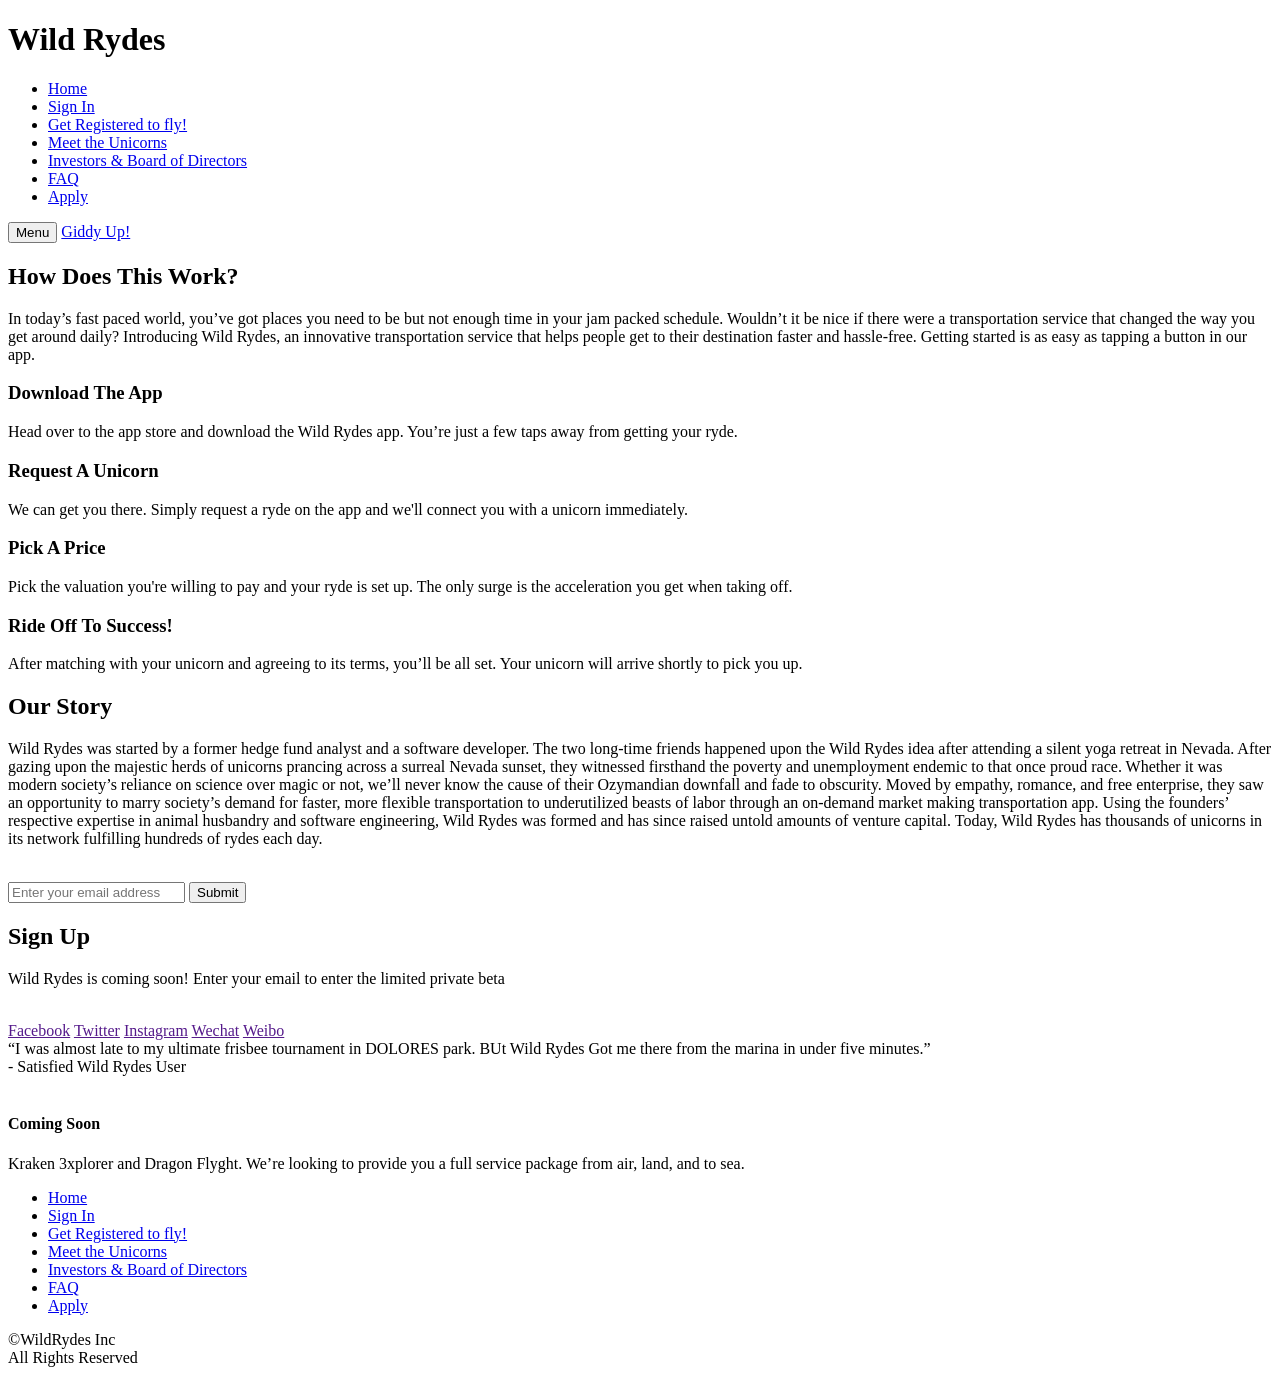
==== index.html @ 9e404258 "Add files via upload" ====
<!doctype html>
<html class="no-js" lang="">
<head>
  <meta charset="utf-8">
  <meta name="description" content="">
  <meta name="viewport" content="width=device-width, initial-scale=1">
  <title>Wild Rydes</title>

  <link rel="stylesheet" href="css/font.css">
  <link rel="stylesheet" href="css/main.css">

  <script src="js/vendor/modernizr.js"></script>
</head>
<body class="page-home">

  <header class="site-header">
    <h1 class="title">Wild Rydes</h1>
    <nav class="site-nav">
      <ul>
        <li><a href="index.html">Home</a></li>
        <li><a href="signin.html">Sign In</a></li>
        <li><a href="register.html">Get Registered to fly!</a></li>
        <li><a href="unicorns.html">Meet the Unicorns</a></li>
        <li><a href="investors.html">Investors &amp; Board of Directors</a></li>
        <li><a href="faq.html">FAQ</a></li>
        <li><a href="apply.html">Apply</a></li>
      </ul>
    </nav>
    <button type="button" class="btn-menu"><span>Menu</span></button>
    <a class="home-button" href="/register.html">Giddy Up!</a>
  </header>

  <section class="home-about">
    <div class="row column large-9 xlarge-6 xxlarge-4">
      <h2 class="section-title">How Does This Work?</h2>
      <p class="content">
        In today’s fast paced world, you’ve got places you need to be but not enough time in your jam packed schedule. Wouldn’t it be nice if there were a transportation service that changed the way you get around daily? Introducing Wild Rydes, an innovative transportation service that helps people get to their destination faster and hassle-free. Getting started is as easy as tapping a button in our app.
      </p>
    </div>

    <div class="row medium-up-2 large-up-4">
      <div class="column">
        <div class="home-about-block">
          <h3 class="title icon-download">Download The App</h3>
          <p class="content">Head over to the app store and download the Wild Rydes app. You’re just a few taps away from getting your ryde.</p>
        </div>
      </div>

      <div class="column">
        <div class="home-about-block">
          <h3 class="title icon-unicorn">Request A Unicorn</h3>
          <p class="content">We can get you there. Simply request a ryde on the app and we'll connect you with a unicorn immediately.</p>
        </div>
      </div>

      <div class="column">
        <div class="home-about-block">
          <h3 class="title icon-price">Pick A Price</h3>
          <p class="content">Pick the valuation you're willing to pay and your ryde is set up. The only surge is the acceleration you get when taking off.</p>
        </div>
      </div>

      <div class="column">
        <div class="home-about-block">
          <h3 class="title icon-success">Ride Off To Success!</h3>
          <p class="content">After matching with your unicorn and agreeing to its terms, you’ll be all set. Your unicorn will arrive shortly to pick you up.</p>
        </div>
      </div>
    </div>
  </section>

  <section class="home-story">
    <div class="row column large-9 xlarge-6 xxlarge-4">
      <h2 class="section-title">Our Story</h2>
      <p class="content">
        Wild Rydes was started by a former hedge fund analyst and a software developer. The two long-time friends happened upon the Wild Rydes idea after attending a silent yoga retreat in Nevada. After gazing upon the majestic herds of unicorns prancing across a surreal Nevada sunset, they witnessed firsthand the poverty and unemployment endemic to that once proud race. Whether it was modern society’s reliance on science over magic or not, we’ll never know the cause of their Ozymandian downfall and fade to obscurity. Moved by empathy, romance, and free enterprise, they saw an opportunity to marry society’s demand for faster, more flexible transportation to underutilized beasts of labor through an on-demand market making transportation app. Using the founders’ respective expertise in animal husbandry and software engineering, Wild Rydes was formed and has since raised untold amounts of venture capital. Today, Wild Rydes has thousands of unicorns in its network fulfilling hundreds of rydes each day.
      </p>
    </div>
  </section>

  <section class="home-sign-up">
    <div class="row column">
      <img class="icon-w" src="images/wr-home-W.png" alt="">

      <form onsubmit="javascript:void(0);">
        <input type="email" placeholder="Enter your email address">
        <button type="button">Submit</button>
      </form>

      <h2 class="section-title">Sign Up</h2>

      <p class="content">Wild Rydes is coming soon! Enter your email to enter the limited private beta</p>

      <div class="apps">
        <a class="app-icon" href=""><img src="images/wr-home-apple.png" alt=""></a>
        <a class="app-icon" href=""><img src="images/wr-home-google.png" alt=""></a>
        <a class="app-icon" href=""><img src="images/wr-home-blackberry.png" alt=""></a>
        <a class="app-icon" href=""><img src="images/wr-home-Xiaomi.png" alt=""></a>
      </div>

      <div class="social">
        <a class="icon-fb" href="">Facebook</a>
        <a class="icon-tw" href="">Twitter</a>
        <a class="icon-ig" href="">Instagram</a>
        <a class="icon-wc" href="">Wechat</a>
        <a class="icon-wb" href="">Weibo</a>
      </div>
    </div>
  </section>

  <section class="home-quote">
    <div class="row column medium-8 xxlarge-6">
      <div class="quote-wrap">
        <div class="quote">
          “I was almost late to my ultimate frisbee tournament in DOLORES park. BUt Wild Rydes Got me there from the marina in under five minutes.”
        </div>
        <div class="quoter">- Satisfied Wild Rydes User</div>
      </div>
    </div>
  </section>

  <section class="kraken-callout">
    <div class="row">
      <div class="columns medium-6 xxlarge-4 xxlarge-offset-2">
        <img src="images/wr-home-kraken.png" alt="">
      </div>

      <div class="columns medium-6 xlarge-5 xxlarge-4">
        <h4 class="title">Coming Soon</h4>
        <p class="content">
          Kraken 3xplorer and Dragon Flyght. We’re looking to provide you a full service package from air, land, and to sea.
        </p>
      </div>
    </div>
  </section>

  <footer class="site-footer">
    <div class="row column">
      <nav class="footer-nav">
        <ul>
          <li><a href="index.html">Home</a></li>
          <li><a href="signin.html">Sign In</a></li>
          <li><a href="register.html">Get Registered to fly!</a></li>
          <li><a href="unicorns.html">Meet the Unicorns</a></li>
          <li><a href="investors.html">Investors & Board of Directors</a></li>
          <li><a href="faq.html">FAQ</a></li>
          <li><a href="apply.html">Apply</a></li>
        </ul>
      </nav>
    </div>

    <div class="row column">
      <div class="footer-legal">
        &copy;WildRydes Inc<br>
        All Rights Reserved
      </div>
    </div>
  </footer>

  <script src="js/vendor.js"></script>

  <script src="js/main.js"></script>
</body>
</html>
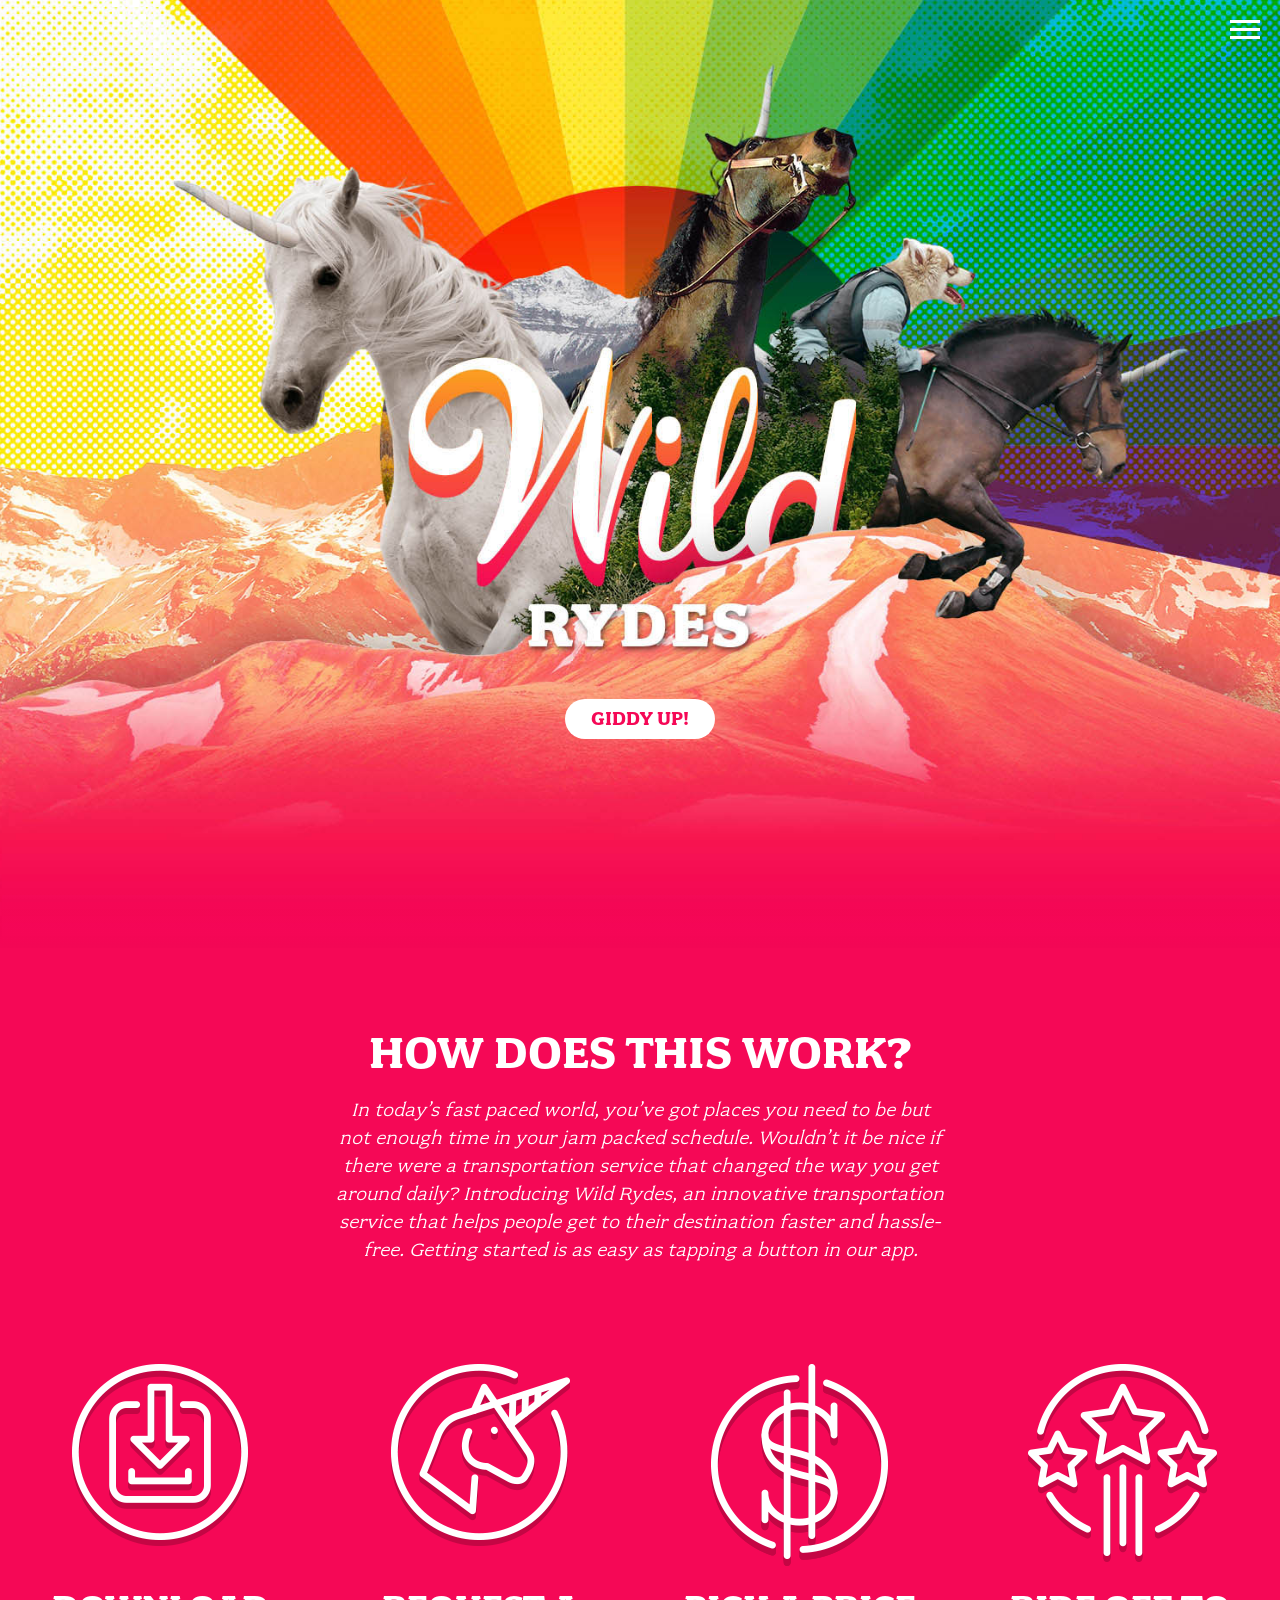
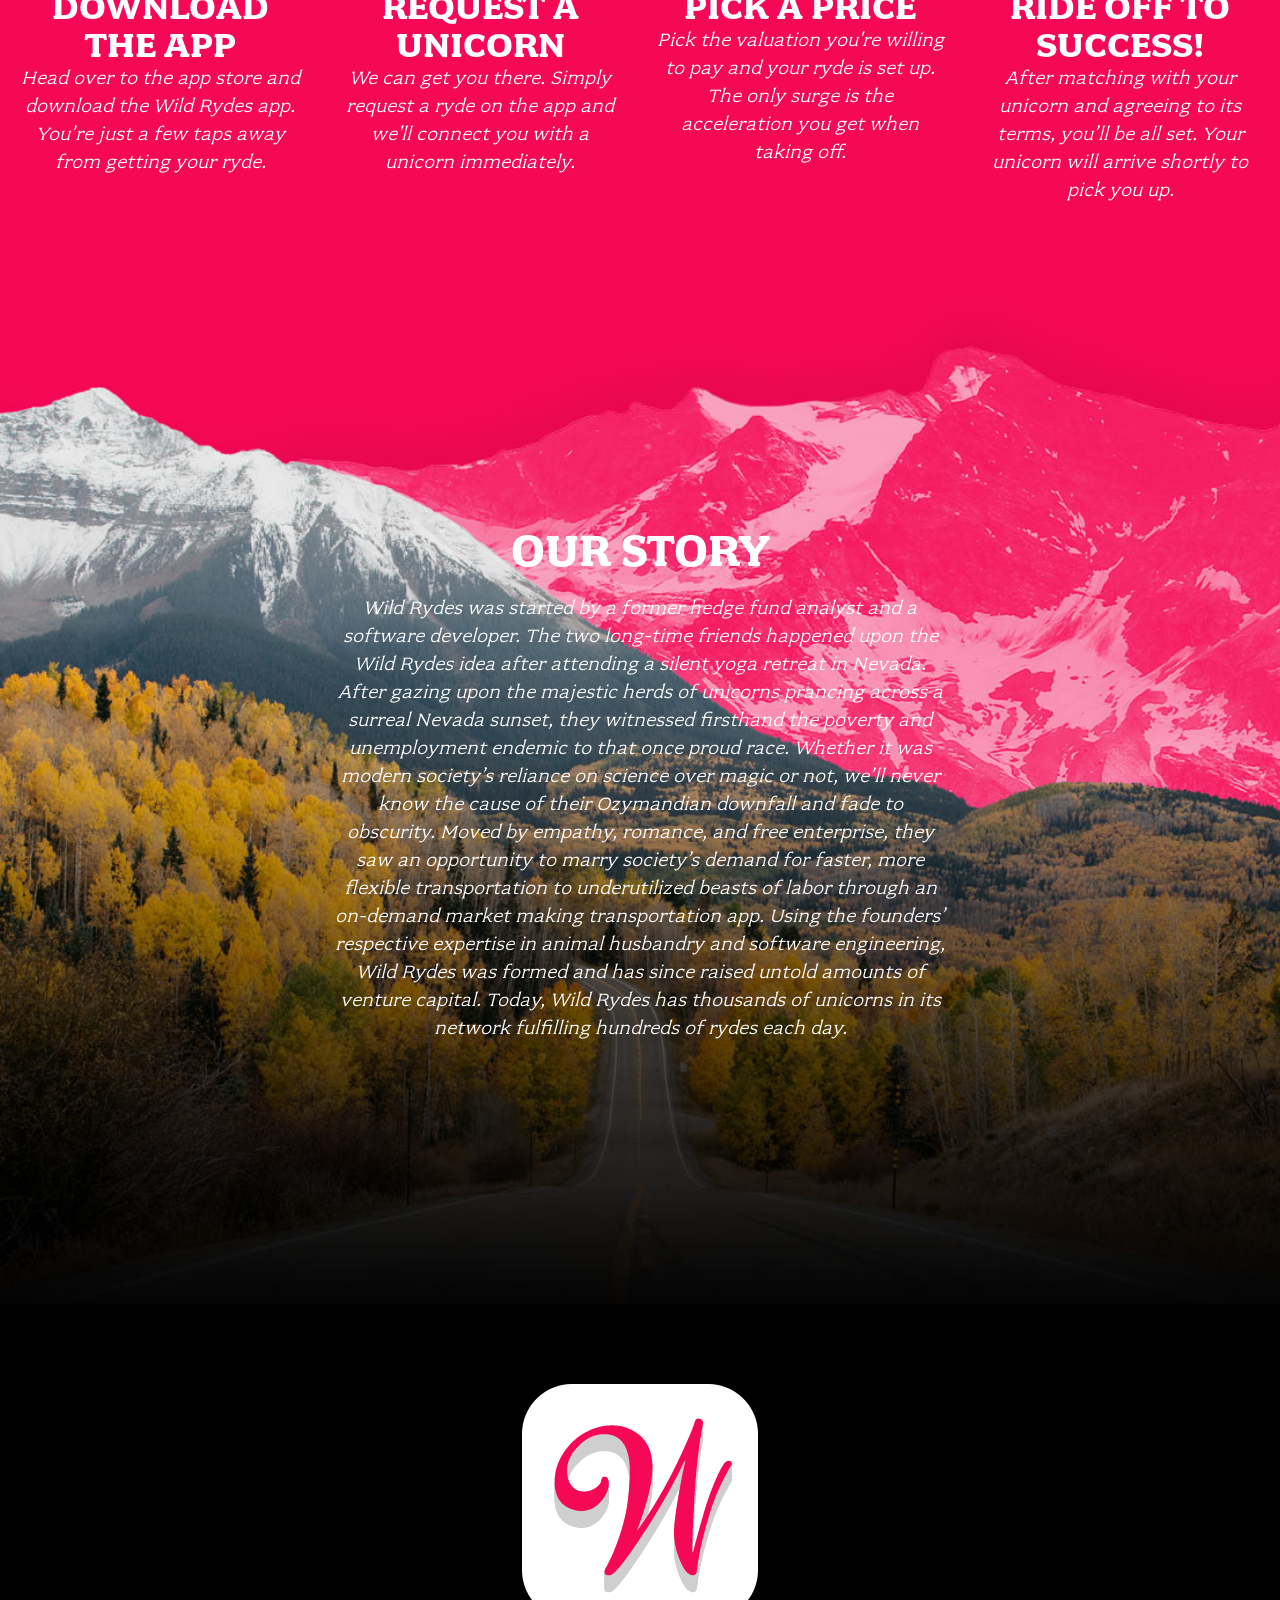
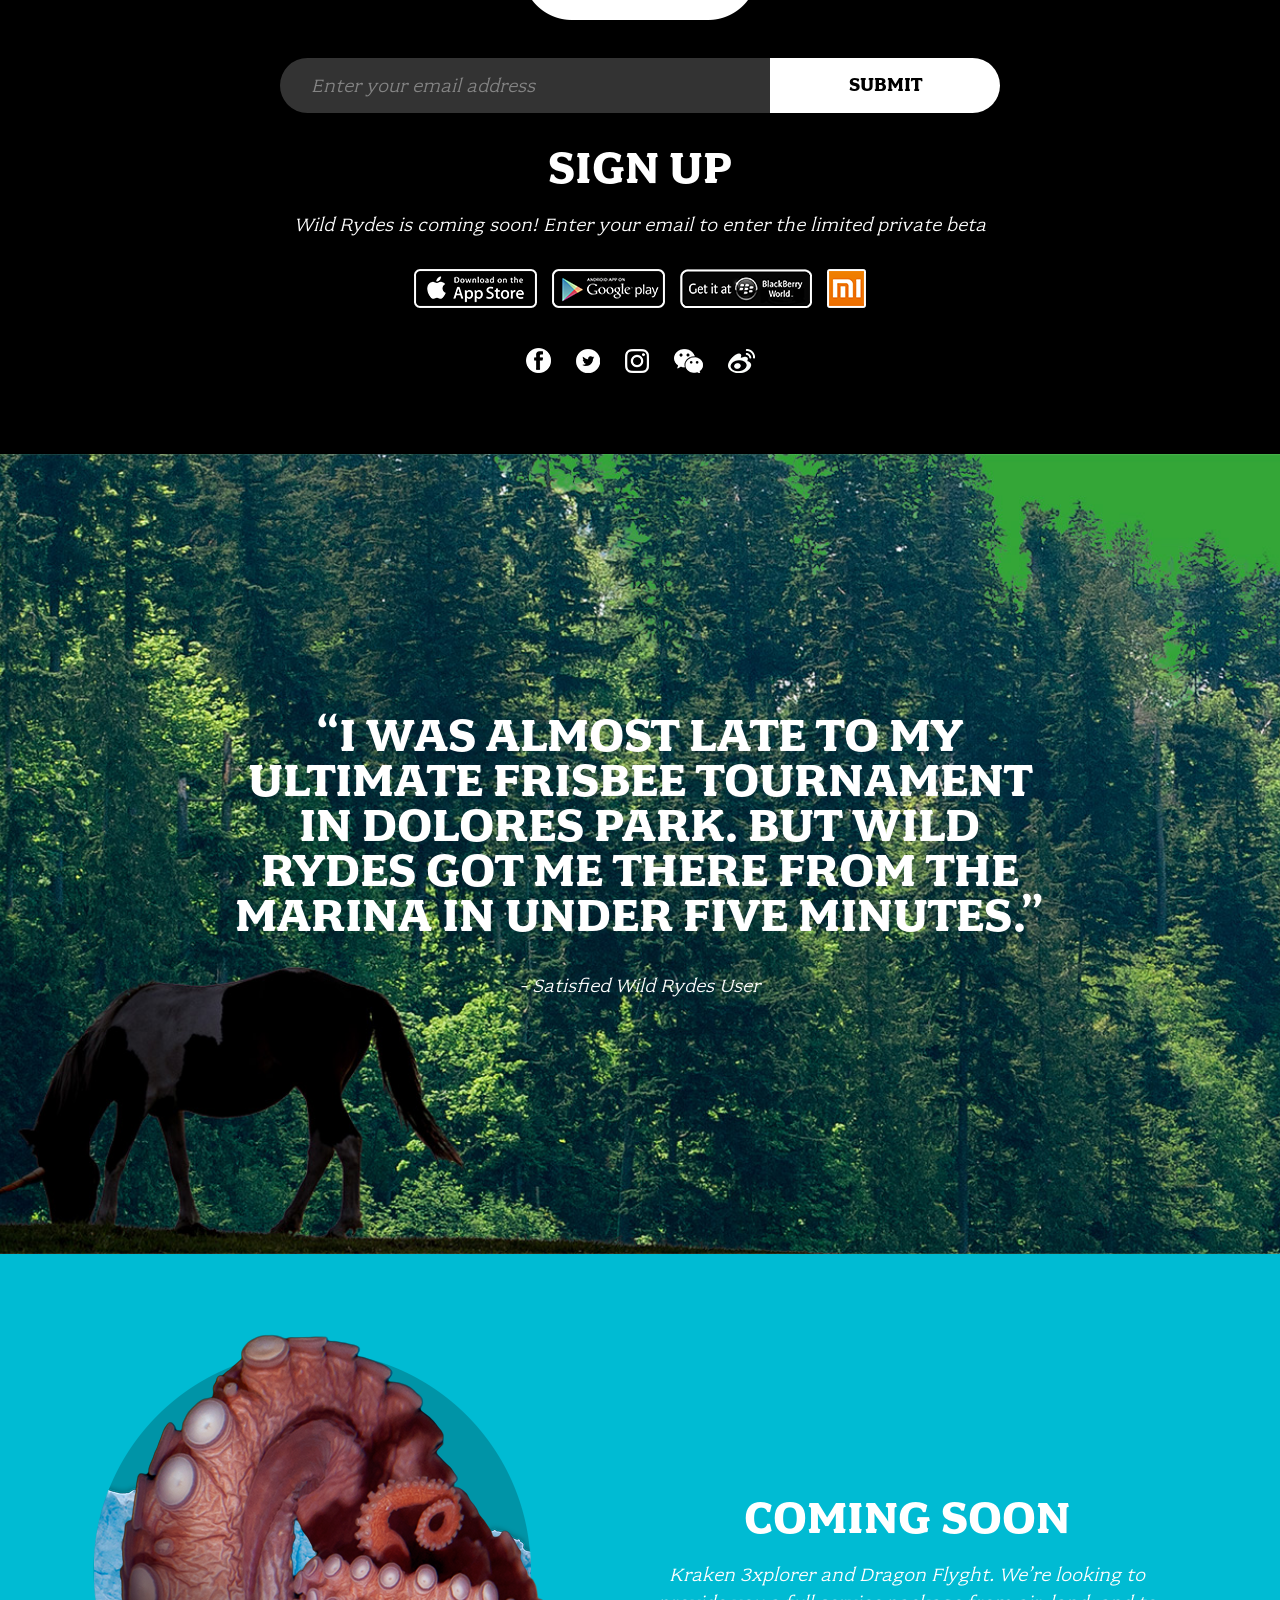
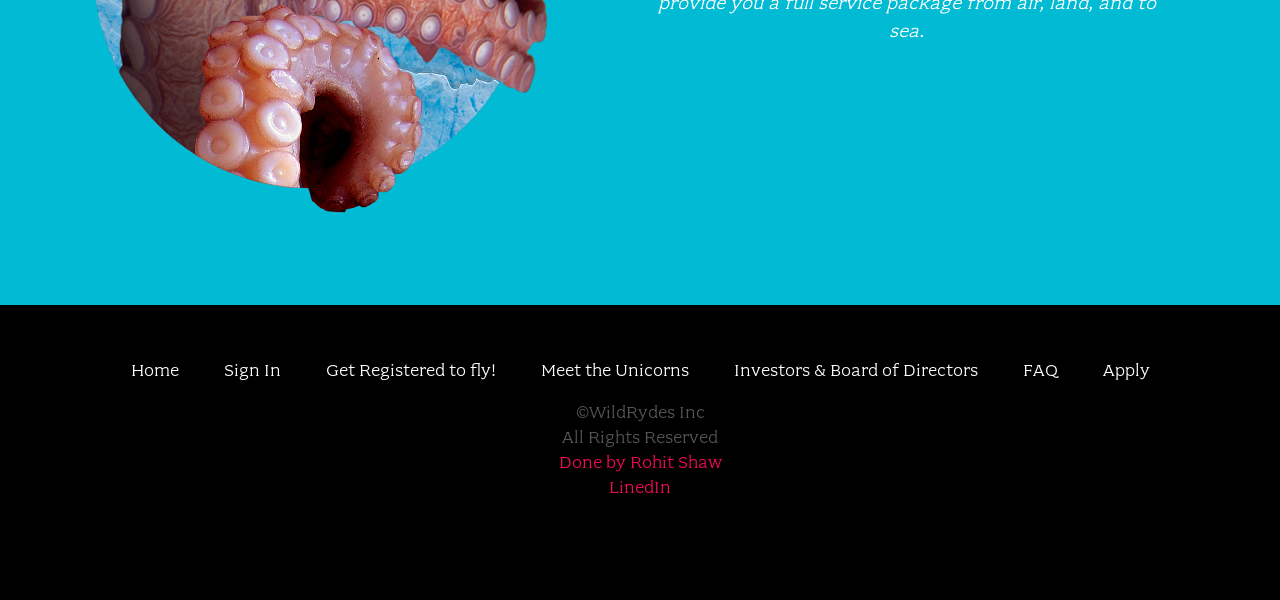
==== commit c4c78e7d: "Update index.html" ====
--- a/index.html
+++ b/index.html
@@ -153,6 +153,9 @@
       <div class="footer-legal">
         &copy;WildRydes Inc<br>
         All Rights Reserved
+        <br>
+        <a>Done by Rohit Shaw</a><br>
+        <a href="https://www.linkedin.com/in/rohitkrshaw">LinedIn</a>
       </div>
     </div>
   </footer>
--- a/css/font.css
+++ b/css/font.css
@@ -0,0 +1,12 @@
+@font-face {
+    font-family: "fairplex-wide";
+    font-style: normal;
+    font-weight: 400;
+    src: url("../fonts/fairplex-wide-n4.woff") format("woff2");
+}
+@font-face {
+    font-family: "fairplex-wide";
+    font-style: normal;
+    font-weight: 700;
+    src: url("../fonts/fairplex-wide-n7.woff") format("woff2");
+}
--- a/css/main.css
+++ b/css/main.css
@@ -0,0 +1 @@
+/*! normalize.css v4.2.0 | MIT License | github.com/necolas/normalize.css */html{font-family:sans-serif;line-height:1.15;-ms-text-size-adjust:100%;-webkit-text-size-adjust:100%}body{margin:0}article,aside,footer,header,nav,section{display:block}h1{font-size:2em;margin:.67em 0}figcaption,figure,main{display:block}figure{margin:1em 40px}hr{box-sizing:content-box;height:0;overflow:visible}pre{font-family:monospace,monospace;font-size:1em}a{background-color:transparent;-webkit-text-decoration-skip:objects}a:active,a:hover{outline-width:0}abbr[title]{border-bottom:none;text-decoration:underline;text-decoration:underline dotted}b,strong{font-weight:inherit;font-weight:bolder}code,kbd,samp{font-family:monospace,monospace;font-size:1em}dfn{font-style:italic}mark{background-color:#ff0;color:#000}small{font-size:80%}sub,sup{font-size:75%;line-height:0;position:relative;vertical-align:baseline}sub{bottom:-.25em}sup{top:-.5em}audio,video{display:inline-block}audio:not([controls]){display:none;height:0}img{border-style:none}svg:not(:root){overflow:hidden}button,input,optgroup,select,textarea{font:inherit;margin:0}optgroup{font-weight:700}button,input{overflow:visible}button,select{text-transform:none}[type=reset],[type=submit],button,html [type=button]{-webkit-appearance:button;cursor:pointer}[type=button]::-moz-focus-inner,[type=reset]::-moz-focus-inner,[type=submit]::-moz-focus-inner,button::-moz-focus-inner{border-style:none;padding:0}[type=button]:-moz-focusring,[type=reset]:-moz-focusring,[type=submit]:-moz-focusring,button:-moz-focusring{outline:1px dotted ButtonText}fieldset{border:1px solid silver;margin:0 2px;padding:.35em .625em .75em}legend{box-sizing:border-box;color:inherit;display:table;max-width:100%;padding:0;white-space:normal}progress{display:inline-block;vertical-align:baseline}textarea{overflow:auto}[type=checkbox],[type=radio]{box-sizing:border-box;padding:0}[type=number]::-webkit-inner-spin-button,[type=number]::-webkit-outer-spin-button{height:auto}[type=search]{-webkit-appearance:textfield;outline-offset:-2px}[type=search]::-webkit-search-cancel-button,[type=search]::-webkit-search-decoration{-webkit-appearance:none}::-webkit-file-upload-button{-webkit-appearance:button;font:inherit}details,menu{display:block}summary{display:list-item}canvas{display:inline-block}[hidden],template{display:none}.row{max-width:96.875rem;margin-left:auto;margin-right:auto}.row:after,.row:before{content:' ';display:table}.row:after{clear:both}.row.collapse>.column,.row.collapse>.columns{padding-left:0;padding-right:0}.row .row{max-width:none;margin-left:-.625rem;margin-right:-.625rem}@media screen and (min-width:40em){.row .row{margin-left:-.9375rem;margin-right:-.9375rem}}.row .row.collapse{margin-left:0;margin-right:0}.row.expanded{max-width:none}.row.expanded .row{margin-left:auto;margin-right:auto}.column,.columns{width:100%;float:left;padding-left:.625rem;padding-right:.625rem}@media screen and (min-width:40em){.column,.columns{padding-left:.9375rem;padding-right:.9375rem}}.column:last-child:not(:first-child),.columns:last-child:not(:first-child){float:right}.column.end:last-child:last-child,.end.columns:last-child:last-child{float:left}.column.row.row,.row.row.columns{float:none}.row .column.row.row,.row .row.row.columns{padding-left:0;padding-right:0;margin-left:0;margin-right:0}.small-1{width:8.3333333333%}.small-push-1{position:relative;left:8.3333333333%}.small-pull-1{position:relative;left:-8.3333333333%}.small-offset-0{margin-left:0}.small-2{width:16.6666666667%}.small-push-2{position:relative;left:16.6666666667%}.small-pull-2{position:relative;left:-16.6666666667%}.small-offset-1{margin-left:8.3333333333%}.small-3{width:25%}.small-push-3{position:relative;left:25%}.small-pull-3{position:relative;left:-25%}.small-offset-2{margin-left:16.6666666667%}.small-4{width:33.3333333333%}.small-push-4{position:relative;left:33.3333333333%}.small-pull-4{position:relative;left:-33.3333333333%}.small-offset-3{margin-left:25%}.small-5{width:41.6666666667%}.small-push-5{position:relative;left:41.6666666667%}.small-pull-5{position:relative;left:-41.6666666667%}.small-offset-4{margin-left:33.3333333333%}.small-6{width:50%}.small-push-6{position:relative;left:50%}.small-pull-6{position:relative;left:-50%}.small-offset-5{margin-left:41.6666666667%}.small-7{width:58.3333333333%}.small-push-7{position:relative;left:58.3333333333%}.small-pull-7{position:relative;left:-58.3333333333%}.small-offset-6{margin-left:50%}.small-8{width:66.6666666667%}.small-push-8{position:relative;left:66.6666666667%}.small-pull-8{position:relative;left:-66.6666666667%}.small-offset-7{margin-left:58.3333333333%}.small-9{width:75%}.small-push-9{position:relative;left:75%}.small-pull-9{position:relative;left:-75%}.small-offset-8{margin-left:66.6666666667%}.small-10{width:83.3333333333%}.small-push-10{position:relative;left:83.3333333333%}.small-pull-10{position:relative;left:-83.3333333333%}.small-offset-9{margin-left:75%}.small-11{width:91.6666666667%}.small-push-11{position:relative;left:91.6666666667%}.small-pull-11{position:relative;left:-91.6666666667%}.small-offset-10{margin-left:83.3333333333%}.small-12{width:100%}.small-offset-11{margin-left:91.6666666667%}.small-up-1>.column,.small-up-1>.columns{width:100%;float:left}.small-up-1>.column:nth-of-type(1n),.small-up-1>.columns:nth-of-type(1n){clear:none}.small-up-1>.column:nth-of-type(1n+1),.small-up-1>.columns:nth-of-type(1n+1){clear:both}.small-up-1>.column:last-child,.small-up-1>.columns:last-child{float:left}.small-up-2>.column,.small-up-2>.columns{width:50%;float:left}.small-up-2>.column:nth-of-type(1n),.small-up-2>.columns:nth-of-type(1n){clear:none}.small-up-2>.column:nth-of-type(2n+1),.small-up-2>.columns:nth-of-type(2n+1){clear:both}.small-up-2>.column:last-child,.small-up-2>.columns:last-child{float:left}.small-up-3>.column,.small-up-3>.columns{width:33.3333333333%;float:left}.small-up-3>.column:nth-of-type(1n),.small-up-3>.columns:nth-of-type(1n){clear:none}.small-up-3>.column:nth-of-type(3n+1),.small-up-3>.columns:nth-of-type(3n+1){clear:both}.small-up-3>.column:last-child,.small-up-3>.columns:last-child{float:left}.small-up-4>.column,.small-up-4>.columns{width:25%;float:left}.small-up-4>.column:nth-of-type(1n),.small-up-4>.columns:nth-of-type(1n){clear:none}.small-up-4>.column:nth-of-type(4n+1),.small-up-4>.columns:nth-of-type(4n+1){clear:both}.small-up-4>.column:last-child,.small-up-4>.columns:last-child{float:left}.small-up-5>.column,.small-up-5>.columns{width:20%;float:left}.small-up-5>.column:nth-of-type(1n),.small-up-5>.columns:nth-of-type(1n){clear:none}.small-up-5>.column:nth-of-type(5n+1),.small-up-5>.columns:nth-of-type(5n+1){clear:both}.small-up-5>.column:last-child,.small-up-5>.columns:last-child{float:left}.small-up-6>.column,.small-up-6>.columns{width:16.6666666667%;float:left}.small-up-6>.column:nth-of-type(1n),.small-up-6>.columns:nth-of-type(1n){clear:none}.small-up-6>.column:nth-of-type(6n+1),.small-up-6>.columns:nth-of-type(6n+1){clear:both}.small-up-6>.column:last-child,.small-up-6>.columns:last-child{float:left}.small-up-7>.column,.small-up-7>.columns{width:14.2857142857%;float:left}.small-up-7>.column:nth-of-type(1n),.small-up-7>.columns:nth-of-type(1n){clear:none}.small-up-7>.column:nth-of-type(7n+1),.small-up-7>.columns:nth-of-type(7n+1){clear:both}.small-up-7>.column:last-child,.small-up-7>.columns:last-child{float:left}.small-up-8>.column,.small-up-8>.columns{width:12.5%;float:left}.small-up-8>.column:nth-of-type(1n),.small-up-8>.columns:nth-of-type(1n){clear:none}.small-up-8>.column:nth-of-type(8n+1),.small-up-8>.columns:nth-of-type(8n+1){clear:both}.small-up-8>.column:last-child,.small-up-8>.columns:last-child{float:left}.small-collapse>.column,.small-collapse>.columns{padding-left:0;padding-right:0}.expanded.row .small-collapse.row,.small-collapse .row{margin-left:0;margin-right:0}.small-uncollapse>.column,.small-uncollapse>.columns{padding-left:.625rem;padding-right:.625rem}.small-centered{float:none;margin-left:auto;margin-right:auto}.small-pull-0,.small-push-0,.small-uncentered{position:static;margin-left:0;margin-right:0;float:left}@media screen and (min-width:40em){.medium-1{width:8.3333333333%}.medium-push-1{position:relative;left:8.3333333333%}.medium-pull-1{position:relative;left:-8.3333333333%}.medium-offset-0{margin-left:0}.medium-2{width:16.6666666667%}.medium-push-2{position:relative;left:16.6666666667%}.medium-pull-2{position:relative;left:-16.6666666667%}.medium-offset-1{margin-left:8.3333333333%}.medium-3{width:25%}.medium-push-3{position:relative;left:25%}.medium-pull-3{position:relative;left:-25%}.medium-offset-2{margin-left:16.6666666667%}.medium-4{width:33.3333333333%}.medium-push-4{position:relative;left:33.3333333333%}.medium-pull-4{position:relative;left:-33.3333333333%}.medium-offset-3{margin-left:25%}.medium-5{width:41.6666666667%}.medium-push-5{position:relative;left:41.6666666667%}.medium-pull-5{position:relative;left:-41.6666666667%}.medium-offset-4{margin-left:33.3333333333%}.medium-6{width:50%}.medium-push-6{position:relative;left:50%}.medium-pull-6{position:relative;left:-50%}.medium-offset-5{margin-left:41.6666666667%}.medium-7{width:58.3333333333%}.medium-push-7{position:relative;left:58.3333333333%}.medium-pull-7{position:relative;left:-58.3333333333%}.medium-offset-6{margin-left:50%}.medium-8{width:66.6666666667%}.medium-push-8{position:relative;left:66.6666666667%}.medium-pull-8{position:relative;left:-66.6666666667%}.medium-offset-7{margin-left:58.3333333333%}.medium-9{width:75%}.medium-push-9{position:relative;left:75%}.medium-pull-9{position:relative;left:-75%}.medium-offset-8{margin-left:66.6666666667%}.medium-10{width:83.3333333333%}.medium-push-10{position:relative;left:83.3333333333%}.medium-pull-10{position:relative;left:-83.3333333333%}.medium-offset-9{margin-left:75%}.medium-11{width:91.6666666667%}.medium-push-11{position:relative;left:91.6666666667%}.medium-pull-11{position:relative;left:-91.6666666667%}.medium-offset-10{margin-left:83.3333333333%}.medium-12{width:100%}.medium-offset-11{margin-left:91.6666666667%}.medium-up-1>.column,.medium-up-1>.columns{width:100%;float:left}.medium-up-1>.column:nth-of-type(1n),.medium-up-1>.columns:nth-of-type(1n){clear:none}.medium-up-1>.column:nth-of-type(1n+1),.medium-up-1>.columns:nth-of-type(1n+1){clear:both}.medium-up-1>.column:last-child,.medium-up-1>.columns:last-child{float:left}.medium-up-2>.column,.medium-up-2>.columns{width:50%;float:left}.medium-up-2>.column:nth-of-type(1n),.medium-up-2>.columns:nth-of-type(1n){clear:none}.medium-up-2>.column:nth-of-type(2n+1),.medium-up-2>.columns:nth-of-type(2n+1){clear:both}.medium-up-2>.column:last-child,.medium-up-2>.columns:last-child{float:left}.medium-up-3>.column,.medium-up-3>.columns{width:33.3333333333%;float:left}.medium-up-3>.column:nth-of-type(1n),.medium-up-3>.columns:nth-of-type(1n){clear:none}.medium-up-3>.column:nth-of-type(3n+1),.medium-up-3>.columns:nth-of-type(3n+1){clear:both}.medium-up-3>.column:last-child,.medium-up-3>.columns:last-child{float:left}.medium-up-4>.column,.medium-up-4>.columns{width:25%;float:left}.medium-up-4>.column:nth-of-type(1n),.medium-up-4>.columns:nth-of-type(1n){clear:none}.medium-up-4>.column:nth-of-type(4n+1),.medium-up-4>.columns:nth-of-type(4n+1){clear:both}.medium-up-4>.column:last-child,.medium-up-4>.columns:last-child{float:left}.medium-up-5>.column,.medium-up-5>.columns{width:20%;float:left}.medium-up-5>.column:nth-of-type(1n),.medium-up-5>.columns:nth-of-type(1n){clear:none}.medium-up-5>.column:nth-of-type(5n+1),.medium-up-5>.columns:nth-of-type(5n+1){clear:both}.medium-up-5>.column:last-child,.medium-up-5>.columns:last-child{float:left}.medium-up-6>.column,.medium-up-6>.columns{width:16.6666666667%;float:left}.medium-up-6>.column:nth-of-type(1n),.medium-up-6>.columns:nth-of-type(1n){clear:none}.medium-up-6>.column:nth-of-type(6n+1),.medium-up-6>.columns:nth-of-type(6n+1){clear:both}.medium-up-6>.column:last-child,.medium-up-6>.columns:last-child{float:left}.medium-up-7>.column,.medium-up-7>.columns{width:14.2857142857%;float:left}.medium-up-7>.column:nth-of-type(1n),.medium-up-7>.columns:nth-of-type(1n){clear:none}.medium-up-7>.column:nth-of-type(7n+1),.medium-up-7>.columns:nth-of-type(7n+1){clear:both}.medium-up-7>.column:last-child,.medium-up-7>.columns:last-child{float:left}.medium-up-8>.column,.medium-up-8>.columns{width:12.5%;float:left}.medium-up-8>.column:nth-of-type(1n),.medium-up-8>.columns:nth-of-type(1n){clear:none}.medium-up-8>.column:nth-of-type(8n+1),.medium-up-8>.columns:nth-of-type(8n+1){clear:both}.medium-up-8>.column:last-child,.medium-up-8>.columns:last-child{float:left}.medium-collapse>.column,.medium-collapse>.columns{padding-left:0;padding-right:0}.expanded.row .medium-collapse.row,.medium-collapse .row{margin-left:0;margin-right:0}.medium-uncollapse>.column,.medium-uncollapse>.columns{padding-left:.9375rem;padding-right:.9375rem}.medium-centered{float:none;margin-left:auto;margin-right:auto}.medium-pull-0,.medium-push-0,.medium-uncentered{position:static;margin-left:0;margin-right:0;float:left}}@media screen and (min-width:64em){.large-1{width:8.3333333333%}.large-push-1{position:relative;left:8.3333333333%}.large-pull-1{position:relative;left:-8.3333333333%}.large-offset-0{margin-left:0}.large-2{width:16.6666666667%}.large-push-2{position:relative;left:16.6666666667%}.large-pull-2{position:relative;left:-16.6666666667%}.large-offset-1{margin-left:8.3333333333%}.large-3{width:25%}.large-push-3{position:relative;left:25%}.large-pull-3{position:relative;left:-25%}.large-offset-2{margin-left:16.6666666667%}.large-4{width:33.3333333333%}.large-push-4{position:relative;left:33.3333333333%}.large-pull-4{position:relative;left:-33.3333333333%}.large-offset-3{margin-left:25%}.large-5{width:41.6666666667%}.large-push-5{position:relative;left:41.6666666667%}.large-pull-5{position:relative;left:-41.6666666667%}.large-offset-4{margin-left:33.3333333333%}.large-6{width:50%}.large-push-6{position:relative;left:50%}.large-pull-6{position:relative;left:-50%}.large-offset-5{margin-left:41.6666666667%}.large-7{width:58.3333333333%}.large-push-7{position:relative;left:58.3333333333%}.large-pull-7{position:relative;left:-58.3333333333%}.large-offset-6{margin-left:50%}.large-8{width:66.6666666667%}.large-push-8{position:relative;left:66.6666666667%}.large-pull-8{position:relative;left:-66.6666666667%}.large-offset-7{margin-left:58.3333333333%}.large-9{width:75%}.large-push-9{position:relative;left:75%}.large-pull-9{position:relative;left:-75%}.large-offset-8{margin-left:66.6666666667%}.large-10{width:83.3333333333%}.large-push-10{position:relative;left:83.3333333333%}.large-pull-10{position:relative;left:-83.3333333333%}.large-offset-9{margin-left:75%}.large-11{width:91.6666666667%}.large-push-11{position:relative;left:91.6666666667%}.large-pull-11{position:relative;left:-91.6666666667%}.large-offset-10{margin-left:83.3333333333%}.large-12{width:100%}.large-offset-11{margin-left:91.6666666667%}.large-up-1>.column,.large-up-1>.columns{width:100%;float:left}.large-up-1>.column:nth-of-type(1n),.large-up-1>.columns:nth-of-type(1n){clear:none}.large-up-1>.column:nth-of-type(1n+1),.large-up-1>.columns:nth-of-type(1n+1){clear:both}.large-up-1>.column:last-child,.large-up-1>.columns:last-child{float:left}.large-up-2>.column,.large-up-2>.columns{width:50%;float:left}.large-up-2>.column:nth-of-type(1n),.large-up-2>.columns:nth-of-type(1n){clear:none}.large-up-2>.column:nth-of-type(2n+1),.large-up-2>.columns:nth-of-type(2n+1){clear:both}.large-up-2>.column:last-child,.large-up-2>.columns:last-child{float:left}.large-up-3>.column,.large-up-3>.columns{width:33.3333333333%;float:left}.large-up-3>.column:nth-of-type(1n),.large-up-3>.columns:nth-of-type(1n){clear:none}.large-up-3>.column:nth-of-type(3n+1),.large-up-3>.columns:nth-of-type(3n+1){clear:both}.large-up-3>.column:last-child,.large-up-3>.columns:last-child{float:left}.large-up-4>.column,.large-up-4>.columns{width:25%;float:left}.large-up-4>.column:nth-of-type(1n),.large-up-4>.columns:nth-of-type(1n){clear:none}.large-up-4>.column:nth-of-type(4n+1),.large-up-4>.columns:nth-of-type(4n+1){clear:both}.large-up-4>.column:last-child,.large-up-4>.columns:last-child{float:left}.large-up-5>.column,.large-up-5>.columns{width:20%;float:left}.large-up-5>.column:nth-of-type(1n),.large-up-5>.columns:nth-of-type(1n){clear:none}.large-up-5>.column:nth-of-type(5n+1),.large-up-5>.columns:nth-of-type(5n+1){clear:both}.large-up-5>.column:last-child,.large-up-5>.columns:last-child{float:left}.large-up-6>.column,.large-up-6>.columns{width:16.6666666667%;float:left}.large-up-6>.column:nth-of-type(1n),.large-up-6>.columns:nth-of-type(1n){clear:none}.large-up-6>.column:nth-of-type(6n+1),.large-up-6>.columns:nth-of-type(6n+1){clear:both}.large-up-6>.column:last-child,.large-up-6>.columns:last-child{float:left}.large-up-7>.column,.large-up-7>.columns{width:14.2857142857%;float:left}.large-up-7>.column:nth-of-type(1n),.large-up-7>.columns:nth-of-type(1n){clear:none}.large-up-7>.column:nth-of-type(7n+1),.large-up-7>.columns:nth-of-type(7n+1){clear:both}.large-up-7>.column:last-child,.large-up-7>.columns:last-child{float:left}.large-up-8>.column,.large-up-8>.columns{width:12.5%;float:left}.large-up-8>.column:nth-of-type(1n),.large-up-8>.columns:nth-of-type(1n){clear:none}.large-up-8>.column:nth-of-type(8n+1),.large-up-8>.columns:nth-of-type(8n+1){clear:both}.large-up-8>.column:last-child,.large-up-8>.columns:last-child{float:left}.large-collapse>.column,.large-collapse>.columns{padding-left:0;padding-right:0}.expanded.row .large-collapse.row,.large-collapse .row{margin-left:0;margin-right:0}.large-uncollapse>.column,.large-uncollapse>.columns{padding-left:.9375rem;padding-right:.9375rem}.large-centered{float:none;margin-left:auto;margin-right:auto}.large-pull-0,.large-push-0,.large-uncentered{position:static;margin-left:0;margin-right:0;float:left}}@media screen and (min-width:75em){.xlarge-1{width:8.3333333333%}.xlarge-push-1{position:relative;left:8.3333333333%}.xlarge-pull-1{position:relative;left:-8.3333333333%}.xlarge-offset-0{margin-left:0}.xlarge-2{width:16.6666666667%}.xlarge-push-2{position:relative;left:16.6666666667%}.xlarge-pull-2{position:relative;left:-16.6666666667%}.xlarge-offset-1{margin-left:8.3333333333%}.xlarge-3{width:25%}.xlarge-push-3{position:relative;left:25%}.xlarge-pull-3{position:relative;left:-25%}.xlarge-offset-2{margin-left:16.6666666667%}.xlarge-4{width:33.3333333333%}.xlarge-push-4{position:relative;left:33.3333333333%}.xlarge-pull-4{position:relative;left:-33.3333333333%}.xlarge-offset-3{margin-left:25%}.xlarge-5{width:41.6666666667%}.xlarge-push-5{position:relative;left:41.6666666667%}.xlarge-pull-5{position:relative;left:-41.6666666667%}.xlarge-offset-4{margin-left:33.3333333333%}.xlarge-6{width:50%}.xlarge-push-6{position:relative;left:50%}.xlarge-pull-6{position:relative;left:-50%}.xlarge-offset-5{margin-left:41.6666666667%}.xlarge-7{width:58.3333333333%}.xlarge-push-7{position:relative;left:58.3333333333%}.xlarge-pull-7{position:relative;left:-58.3333333333%}.xlarge-offset-6{margin-left:50%}.xlarge-8{width:66.6666666667%}.xlarge-push-8{position:relative;left:66.6666666667%}.xlarge-pull-8{position:relative;left:-66.6666666667%}.xlarge-offset-7{margin-left:58.3333333333%}.xlarge-9{width:75%}.xlarge-push-9{position:relative;left:75%}.xlarge-pull-9{position:relative;left:-75%}.xlarge-offset-8{margin-left:66.6666666667%}.xlarge-10{width:83.3333333333%}.xlarge-push-10{position:relative;left:83.3333333333%}.xlarge-pull-10{position:relative;left:-83.3333333333%}.xlarge-offset-9{margin-left:75%}.xlarge-11{width:91.6666666667%}.xlarge-push-11{position:relative;left:91.6666666667%}.xlarge-pull-11{position:relative;left:-91.6666666667%}.xlarge-offset-10{margin-left:83.3333333333%}.xlarge-12{width:100%}.xlarge-offset-11{margin-left:91.6666666667%}.xlarge-up-1>.column,.xlarge-up-1>.columns{width:100%;float:left}.xlarge-up-1>.column:nth-of-type(1n),.xlarge-up-1>.columns:nth-of-type(1n){clear:none}.xlarge-up-1>.column:nth-of-type(1n+1),.xlarge-up-1>.columns:nth-of-type(1n+1){clear:both}.xlarge-up-1>.column:last-child,.xlarge-up-1>.columns:last-child{float:left}.xlarge-up-2>.column,.xlarge-up-2>.columns{width:50%;float:left}.xlarge-up-2>.column:nth-of-type(1n),.xlarge-up-2>.columns:nth-of-type(1n){clear:none}.xlarge-up-2>.column:nth-of-type(2n+1),.xlarge-up-2>.columns:nth-of-type(2n+1){clear:both}.xlarge-up-2>.column:last-child,.xlarge-up-2>.columns:last-child{float:left}.xlarge-up-3>.column,.xlarge-up-3>.columns{width:33.3333333333%;float:left}.xlarge-up-3>.column:nth-of-type(1n),.xlarge-up-3>.columns:nth-of-type(1n){clear:none}.xlarge-up-3>.column:nth-of-type(3n+1),.xlarge-up-3>.columns:nth-of-type(3n+1){clear:both}.xlarge-up-3>.column:last-child,.xlarge-up-3>.columns:last-child{float:left}.xlarge-up-4>.column,.xlarge-up-4>.columns{width:25%;float:left}.xlarge-up-4>.column:nth-of-type(1n),.xlarge-up-4>.columns:nth-of-type(1n){clear:none}.xlarge-up-4>.column:nth-of-type(4n+1),.xlarge-up-4>.columns:nth-of-type(4n+1){clear:both}.xlarge-up-4>.column:last-child,.xlarge-up-4>.columns:last-child{float:left}.xlarge-up-5>.column,.xlarge-up-5>.columns{width:20%;float:left}.xlarge-up-5>.column:nth-of-type(1n),.xlarge-up-5>.columns:nth-of-type(1n){clear:none}.xlarge-up-5>.column:nth-of-type(5n+1),.xlarge-up-5>.columns:nth-of-type(5n+1){clear:both}.xlarge-up-5>.column:last-child,.xlarge-up-5>.columns:last-child{float:left}.xlarge-up-6>.column,.xlarge-up-6>.columns{width:16.6666666667%;float:left}.xlarge-up-6>.column:nth-of-type(1n),.xlarge-up-6>.columns:nth-of-type(1n){clear:none}.xlarge-up-6>.column:nth-of-type(6n+1),.xlarge-up-6>.columns:nth-of-type(6n+1){clear:both}.xlarge-up-6>.column:last-child,.xlarge-up-6>.columns:last-child{float:left}.xlarge-up-7>.column,.xlarge-up-7>.columns{width:14.2857142857%;float:left}.xlarge-up-7>.column:nth-of-type(1n),.xlarge-up-7>.columns:nth-of-type(1n){clear:none}.xlarge-up-7>.column:nth-of-type(7n+1),.xlarge-up-7>.columns:nth-of-type(7n+1){clear:both}.xlarge-up-7>.column:last-child,.xlarge-up-7>.columns:last-child{float:left}.xlarge-up-8>.column,.xlarge-up-8>.columns{width:12.5%;float:left}.xlarge-up-8>.column:nth-of-type(1n),.xlarge-up-8>.columns:nth-of-type(1n){clear:none}.xlarge-up-8>.column:nth-of-type(8n+1),.xlarge-up-8>.columns:nth-of-type(8n+1){clear:both}.xlarge-up-8>.column:last-child,.xlarge-up-8>.columns:last-child{float:left}.xlarge-collapse>.column,.xlarge-collapse>.columns{padding-left:0;padding-right:0}.expanded.row .xlarge-collapse.row,.xlarge-collapse .row{margin-left:0;margin-right:0}.xlarge-uncollapse>.column,.xlarge-uncollapse>.columns{padding-left:.9375rem;padding-right:.9375rem}.xlarge-centered{float:none;margin-left:auto;margin-right:auto}.xlarge-pull-0,.xlarge-push-0,.xlarge-uncentered{position:static;margin-left:0;margin-right:0;float:left}}@media screen and (min-width:90em){.xxlarge-1{width:8.3333333333%}.xxlarge-push-1{position:relative;left:8.3333333333%}.xxlarge-pull-1{position:relative;left:-8.3333333333%}.xxlarge-offset-0{margin-left:0}.xxlarge-2{width:16.6666666667%}.xxlarge-push-2{position:relative;left:16.6666666667%}.xxlarge-pull-2{position:relative;left:-16.6666666667%}.xxlarge-offset-1{margin-left:8.3333333333%}.xxlarge-3{width:25%}.xxlarge-push-3{position:relative;left:25%}.xxlarge-pull-3{position:relative;left:-25%}.xxlarge-offset-2{margin-left:16.6666666667%}.xxlarge-4{width:33.3333333333%}.xxlarge-push-4{position:relative;left:33.3333333333%}.xxlarge-pull-4{position:relative;left:-33.3333333333%}.xxlarge-offset-3{margin-left:25%}.xxlarge-5{width:41.6666666667%}.xxlarge-push-5{position:relative;left:41.6666666667%}.xxlarge-pull-5{position:relative;left:-41.6666666667%}.xxlarge-offset-4{margin-left:33.3333333333%}.xxlarge-6{width:50%}.xxlarge-push-6{position:relative;left:50%}.xxlarge-pull-6{position:relative;left:-50%}.xxlarge-offset-5{margin-left:41.6666666667%}.xxlarge-7{width:58.3333333333%}.xxlarge-push-7{position:relative;left:58.3333333333%}.xxlarge-pull-7{position:relative;left:-58.3333333333%}.xxlarge-offset-6{margin-left:50%}.xxlarge-8{width:66.6666666667%}.xxlarge-push-8{position:relative;left:66.6666666667%}.xxlarge-pull-8{position:relative;left:-66.6666666667%}.xxlarge-offset-7{margin-left:58.3333333333%}.xxlarge-9{width:75%}.xxlarge-push-9{position:relative;left:75%}.xxlarge-pull-9{position:relative;left:-75%}.xxlarge-offset-8{margin-left:66.6666666667%}.xxlarge-10{width:83.3333333333%}.xxlarge-push-10{position:relative;left:83.3333333333%}.xxlarge-pull-10{position:relative;left:-83.3333333333%}.xxlarge-offset-9{margin-left:75%}.xxlarge-11{width:91.6666666667%}.xxlarge-push-11{position:relative;left:91.6666666667%}.xxlarge-pull-11{position:relative;left:-91.6666666667%}.xxlarge-offset-10{margin-left:83.3333333333%}.xxlarge-12{width:100%}.xxlarge-offset-11{margin-left:91.6666666667%}.xxlarge-up-1>.column,.xxlarge-up-1>.columns{width:100%;float:left}.xxlarge-up-1>.column:nth-of-type(1n),.xxlarge-up-1>.columns:nth-of-type(1n){clear:none}.xxlarge-up-1>.column:nth-of-type(1n+1),.xxlarge-up-1>.columns:nth-of-type(1n+1){clear:both}.xxlarge-up-1>.column:last-child,.xxlarge-up-1>.columns:last-child{float:left}.xxlarge-up-2>.column,.xxlarge-up-2>.columns{width:50%;float:left}.xxlarge-up-2>.column:nth-of-type(1n),.xxlarge-up-2>.columns:nth-of-type(1n){clear:none}.xxlarge-up-2>.column:nth-of-type(2n+1),.xxlarge-up-2>.columns:nth-of-type(2n+1){clear:both}.xxlarge-up-2>.column:last-child,.xxlarge-up-2>.columns:last-child{float:left}.xxlarge-up-3>.column,.xxlarge-up-3>.columns{width:33.3333333333%;float:left}.xxlarge-up-3>.column:nth-of-type(1n),.xxlarge-up-3>.columns:nth-of-type(1n){clear:none}.xxlarge-up-3>.column:nth-of-type(3n+1),.xxlarge-up-3>.columns:nth-of-type(3n+1){clear:both}.xxlarge-up-3>.column:last-child,.xxlarge-up-3>.columns:last-child{float:left}.xxlarge-up-4>.column,.xxlarge-up-4>.columns{width:25%;float:left}.xxlarge-up-4>.column:nth-of-type(1n),.xxlarge-up-4>.columns:nth-of-type(1n){clear:none}.xxlarge-up-4>.column:nth-of-type(4n+1),.xxlarge-up-4>.columns:nth-of-type(4n+1){clear:both}.xxlarge-up-4>.column:last-child,.xxlarge-up-4>.columns:last-child{float:left}.xxlarge-up-5>.column,.xxlarge-up-5>.columns{width:20%;float:left}.xxlarge-up-5>.column:nth-of-type(1n),.xxlarge-up-5>.columns:nth-of-type(1n){clear:none}.xxlarge-up-5>.column:nth-of-type(5n+1),.xxlarge-up-5>.columns:nth-of-type(5n+1){clear:both}.xxlarge-up-5>.column:last-child,.xxlarge-up-5>.columns:last-child{float:left}.xxlarge-up-6>.column,.xxlarge-up-6>.columns{width:16.6666666667%;float:left}.xxlarge-up-6>.column:nth-of-type(1n),.xxlarge-up-6>.columns:nth-of-type(1n){clear:none}.xxlarge-up-6>.column:nth-of-type(6n+1),.xxlarge-up-6>.columns:nth-of-type(6n+1){clear:both}.xxlarge-up-6>.column:last-child,.xxlarge-up-6>.columns:last-child{float:left}.xxlarge-up-7>.column,.xxlarge-up-7>.columns{width:14.2857142857%;float:left}.xxlarge-up-7>.column:nth-of-type(1n),.xxlarge-up-7>.columns:nth-of-type(1n){clear:none}.xxlarge-up-7>.column:nth-of-type(7n+1),.xxlarge-up-7>.columns:nth-of-type(7n+1){clear:both}.xxlarge-up-7>.column:last-child,.xxlarge-up-7>.columns:last-child{float:left}.xxlarge-up-8>.column,.xxlarge-up-8>.columns{width:12.5%;float:left}.xxlarge-up-8>.column:nth-of-type(1n),.xxlarge-up-8>.columns:nth-of-type(1n){clear:none}.xxlarge-up-8>.column:nth-of-type(8n+1),.xxlarge-up-8>.columns:nth-of-type(8n+1){clear:both}.xxlarge-up-8>.column:last-child,.xxlarge-up-8>.columns:last-child{float:left}.xxlarge-collapse>.column,.xxlarge-collapse>.columns{padding-left:0;padding-right:0}.expanded.row .xxlarge-collapse.row,.xxlarge-collapse .row{margin-left:0;margin-right:0}.xxlarge-uncollapse>.column,.xxlarge-uncollapse>.columns{padding-left:.9375rem;padding-right:.9375rem}.xxlarge-centered{float:none;margin-left:auto;margin-right:auto}.xxlarge-pull-0,.xxlarge-push-0,.xxlarge-uncentered{position:static;margin-left:0;margin-right:0;float:left}}.footer-nav ul,.site-nav ul{margin:0;padding:0;list-style:none}*,:after,:before{box-sizing:border-box}html{line-height:1.4}html.menu-opened{overflow:hidden}body{font-family:fairplex-wide,serif;font-size:125%;-webkit-font-smoothing:antialiased;-moz-osx-font-smoothing:grayscale}h1,h2,h3,h4,h5{line-height:1;margin:0 0 .9375rem;text-transform:uppercase;font-size:1.5rem}@media screen and (min-width:40em){h1,h2,h3,h4,h5{font-size:2.25rem}}@media screen and (min-width:64em){h1,h2,h3,h4,h5{font-size:3rem}}::-webkit-input-placeholder{color:hsla(0,0%,100%,.4);font-style:italic}::-moz-placeholder{color:hsla(0,0%,100%,.4);font-style:italic}:-ms-input-placeholder{color:hsla(0,0%,100%,.4);font-style:italic}a{color:#f50856;text-decoration:none}img{max-width:100%}.content{font-style:italic}.site-nav{background:url(../images/star-pattern.png) 50% hsla(0,0%,100%,.2);-webkit-box-align:center;-ms-flex-align:center;align-items:center;display:-webkit-box;display:-ms-flexbox;display:flex;-webkit-box-pack:center;-ms-flex-pack:center;justify-content:center;text-align:center;position:fixed;top:0;left:0;opacity:0;height:100vh;width:100%;z-index:-1;-webkit-transition:all .2s ease-in-out;transition:all .2s ease-in-out}.menu-opened .site-nav{opacity:1;z-index:100}.site-nav li{margin:.9375rem 0}.site-nav a{color:#000;font-weight:700}.site-nav a:hover{color:#f50856}@media screen and (min-width:40em){.site-nav a{font-size:2.5rem}}@media screen and (min-width:64em){.site-nav a{font-size:3.125rem}}.btn-menu{background:none;width:30px;height:19px;-webkit-appearance:none;-moz-appearance:none;appearance:none;border:none;cursor:pointer;outline:none;position:absolute;padding:0;right:1.25rem;top:1.25rem;z-index:200;text-indent:-999em}.btn-menu span,.btn-menu span:after,.btn-menu span:before{cursor:pointer;width:30px;height:3px}.btn-menu span{display:block;position:relative;background:#fff;-webkit-transition:all 0ms .3s;transition:all 0ms .3s}.btn-menu span:before{bottom:8px;-webkit-transition:bottom .3s cubic-bezier(.23,1,.32,1) .3s,-webkit-transform .3s cubic-bezier(.23,1,.32,1);transition:bottom .3s cubic-bezier(.23,1,.32,1) .3s,-webkit-transform .3s cubic-bezier(.23,1,.32,1);transition:bottom .3s cubic-bezier(.23,1,.32,1) .3s,transform .3s cubic-bezier(.23,1,.32,1);transition:bottom .3s cubic-bezier(.23,1,.32,1) .3s,transform .3s cubic-bezier(.23,1,.32,1),-webkit-transform .3s cubic-bezier(.23,1,.32,1)}.btn-menu span:after,.btn-menu span:before{content:"";position:absolute;left:0;background:#fff}.btn-menu span:after{top:8px;-webkit-transition:top .3s cubic-bezier(.23,1,.32,1) .3s,-webkit-transform .3s cubic-bezier(.23,1,.32,1);transition:top .3s cubic-bezier(.23,1,.32,1) .3s,-webkit-transform .3s cubic-bezier(.23,1,.32,1);transition:top .3s cubic-bezier(.23,1,.32,1) .3s,transform .3s cubic-bezier(.23,1,.32,1);transition:top .3s cubic-bezier(.23,1,.32,1) .3s,transform .3s cubic-bezier(.23,1,.32,1),-webkit-transform .3s cubic-bezier(.23,1,.32,1)}.menu-opened .btn-menu span{background:hsla(0,0%,100%,0)}.menu-opened .btn-menu span:after{background:#000;top:0;-webkit-transform:rotate(45deg);transform:rotate(45deg);-webkit-transition:top .3s cubic-bezier(.23,1,.32,1),-webkit-transform .3s cubic-bezier(.23,1,.32,1) .3s;transition:top .3s cubic-bezier(.23,1,.32,1),-webkit-transform .3s cubic-bezier(.23,1,.32,1) .3s;transition:top .3s cubic-bezier(.23,1,.32,1),transform .3s cubic-bezier(.23,1,.32,1) .3s;transition:top .3s cubic-bezier(.23,1,.32,1),transform .3s cubic-bezier(.23,1,.32,1) .3s,-webkit-transform .3s cubic-bezier(.23,1,.32,1) .3s}.menu-opened .btn-menu span:before{background:#000;bottom:0;-webkit-transform:rotate(-45deg);transform:rotate(-45deg);-webkit-transition:bottom .3s cubic-bezier(.23,1,.32,1),-webkit-transform .3s cubic-bezier(.23,1,.32,1) .3s;transition:bottom .3s cubic-bezier(.23,1,.32,1),-webkit-transform .3s cubic-bezier(.23,1,.32,1) .3s;transition:bottom .3s cubic-bezier(.23,1,.32,1),transform .3s cubic-bezier(.23,1,.32,1) .3s;transition:bottom .3s cubic-bezier(.23,1,.32,1),transform .3s cubic-bezier(.23,1,.32,1) .3s,-webkit-transform .3s cubic-bezier(.23,1,.32,1) .3s}.site-logo{display:block;background:url(../images/wr-logo-white.png) no-repeat;height:3.5rem;width:15.1875rem;text-indent:-999em;margin:0 auto 2.5rem}.site-logo.dark{background:url(../images/wr-logo-black.png) no-repeat}@media screen and (min-width:64em){.site-logo{margin-bottom:6.25rem}}.site-footer{background:#000;padding:2.5rem 0;text-align:center}@media screen and (min-width:40em){.site-footer{padding:3.125rem 0 6.25rem}}.footer-nav{margin-bottom:.9375rem}.footer-nav ul{line-height:1.5}@media screen and (min-width:40em){.footer-nav li{display:inline-block;margin:0 .625rem}}@media screen and (min-width:64em){.footer-nav li{margin:0 1.25rem}}.footer-nav a{color:#fff;font-size:1.125rem}.footer-nav a:hover{color:#f50856}.footer-legal{color:#555;font-size:1.125rem}.page-home .site-header{position:relative}.page-home .site-header .title{background:url(../images/wr-home-top.jpg) no-repeat top;background-size:cover;padding-bottom:70.2753441802%;margin:0;text-indent:-999em;position:relative}@media screen and (min-width:75em){.page-home .site-header .title:after{background:-webkit-linear-gradient(top,transparent,rgba(243,8,85,.85) 99%,rgba(245,8,86,.85));background:linear-gradient(180deg,transparent 0,rgba(243,8,85,.85) 99%,rgba(245,8,86,.85));content:'';height:3.75rem;width:100%;position:absolute;left:0;bottom:0}}.page-home .home-button{-webkit-appearance:none;-moz-appearance:none;appearance:none;background:#fff;border:1px solid transparent;border-radius:1.25rem;color:#f50856;font-size:1.25rem;text-transform:uppercase;padding:.3125rem 1.5625rem;position:absolute;left:50%;bottom:5%;-webkit-transform:translateX(-50%);transform:translateX(-50%);font-weight:700}@media screen and (min-width:40em){.page-home .home-button{bottom:22%}}.home-about{background:#f50856;color:#fff;padding:5rem 0;text-align:center}.home-about-block{margin:2.5rem 0}@media screen and (min-width:64em){.home-about-block{margin:5rem 0 0}}@media screen and (min-width:90em){.home-about-block{max-width:15rem;margin-left:auto;margin-right:auto}}.home-about-block .title{margin:0}.home-about-block .title:before{content:'';display:block;margin:0 auto 1.25rem;height:12.75rem}@media screen and (min-width:64em){.home-about-block .title{font-size:2.375rem}}.home-about-block .content{margin:0}.home-about-block .icon-download:before{background:url(../images/wr-home-block-1.png) no-repeat;width:11rem}.home-about-block .icon-unicorn:before{background:url(../images/wr-home-block-2.png) no-repeat;width:14.75rem}.home-about-block .icon-price:before{background:url(../images/wr-home-block-3.png) no-repeat;width:13.75rem}.home-about-block .icon-success:before{background:url(../images/wr-home-block-4.png) no-repeat;width:14.75rem}.home-story{background:url(../images/wr-home-about.jpg) no-repeat bottom;background-size:cover;color:#fff;text-align:center;padding:5rem 0}@media screen and (min-width:64em){.home-story{height:54.6875rem;display:-webkit-box;display:-ms-flexbox;display:flex;-webkit-box-align:center;-ms-flex-align:center;align-items:center}}@media screen and (min-width:75em){.home-story{height:63.75rem}}.home-sign-up{background:#000;color:#fff;text-align:center;padding:5rem 0}.home-sign-up .icon-w{max-width:50%}@media screen and (min-width:64em){.home-sign-up .icon-w{max-width:100%}}.home-sign-up form{max-width:45rem;margin:1.875rem auto;overflow:hidden}.home-sign-up form input{background:#333;border:1px solid transparent;color:#fff;padding:.3125rem;outline:none;width:100%}@media screen and (min-width:40em){.home-sign-up form input{border-top-left-radius:40px;border-bottom-left-radius:40px;float:left;height:3.4375rem;padding:.3125rem 1.875rem;width:calc(100% - 230px)}}.home-sign-up form button{background:#fff;border:1px solid transparent;color:#000;font-weight:700;text-transform:uppercase;outline:none;width:100%}@media screen and (min-width:40em){.home-sign-up form button{border-top-right-radius:40px;border-bottom-right-radius:40px;float:left;height:3.4375rem;width:14.375rem}}.home-sign-up .apps{margin:1.875rem 0}@media screen and (min-width:40em){.home-sign-up .apps a{margin:0 .3125rem}}.home-sign-up .social a{display:inline-block;text-indent:-999em;height:1.5rem;width:1.5rem;margin:0 .625rem;vertical-align:middle}.home-sign-up .social .icon-fb{background:url(../images/wr-home-facebook.png) no-repeat;height:1.5625rem;width:1.5625rem}.home-sign-up .social .icon-tw{background:url(../images/wr-home-twitter.png) no-repeat}.home-sign-up .social .icon-ig{background:url(../images/wr-home-instagram.png) no-repeat}.home-sign-up .social .icon-wc{background:url(../images/wr-home-wechat.png) no-repeat;width:1.8125rem}.home-sign-up .social .icon-wb{background:url(../images/wr-home-weibo.png) no-repeat;width:1.6875rem}.home-quote{background:url(../images/wr-home-quote.jpg) no-repeat bottom;background-size:cover;color:#fff;text-align:center;padding:5rem 0;line-height:.9}@media screen and (min-width:40em){.home-quote{display:-webkit-box;display:-ms-flexbox;display:flex;-webkit-box-align:center;-ms-flex-align:center;align-items:center}}@media screen and (min-width:64em){.home-quote{height:37.5rem}}@media screen and (min-width:75em){.home-quote{height:50rem}}.home-quote .quote{text-transform:uppercase;font-weight:900;margin-bottom:2.5rem}@media screen and (min-width:40em){.home-quote .quote{font-size:1.875rem}}@media screen and (min-width:64em){.home-quote .quote{font-size:3.125rem}}.home-quote .quoter{font-style:italic}.kraken-callout{background:#00bbd3;color:#fff;text-align:center;padding:5rem 0}@media screen and (min-width:40em){.kraken-callout .row{display:-webkit-box;display:-ms-flexbox;display:flex;-webkit-box-align:center;-ms-flex-align:center;align-items:center}}.kraken-callout img{max-width:80%;margin-bottom:1.25rem}@media screen and (min-width:40em){.kraken-callout img{max-width:100%;margin:0}}.page-unicorns .site-header{background:url(../images/wr-unicorn-header.png) no-repeat top;background-size:cover;text-align:center;padding:1.875rem 0}@media screen and (min-width:64em){.page-unicorns .site-header{min-height:31.25rem}}@media screen and (min-width:90em){.page-unicorns .site-header{min-height:40.625rem}}.unicorns-list{margin-top:2.5rem;text-align:center}@media screen and (min-width:64em){.unicorns-list{margin-bottom:3.75rem}}.unicorns-list img{margin-bottom:1.25rem}.unicorns-list .title{margin:0}.unicorns-list .subtitle{font-style:italic}.unicorns-list .subtitle:after{content:'-';display:block}.unicorns-list .content{margin-top:0}.unicorns-list .unicorn{overflow:hidden;margin-bottom:1.875rem}@media screen and (min-width:40em){.unicorns-list .unicorn{display:-webkit-box;display:-ms-flexbox;display:flex;-webkit-box-align:center;-ms-flex-align:center;align-items:center}}.unicorns-list .jimmy .subtitle,.unicorns-list .jimmy .title{color:#f50856}.unicorns-list .henry .subtitle,.unicorns-list .henry .title{color:#00bbd3}.unicorns-list .veronica .subtitle,.unicorns-list .veronica .title{color:#ffc400}.page-investors .top-section{background:url(../images/wr-investors-header.png) no-repeat bottom;background-size:cover;text-align:center;padding:1.875rem 0}@media screen and (min-width:64em){.page-investors .top-section{padding-bottom:3.75rem}}.investors-list{color:#fff;text-align:center}@media screen and (min-width:64em){.investors-list{margin-top:3.75rem}}.investors-list .investor{margin:0 auto 2.5rem;max-width:25rem}@media screen and (min-width:64em){.investors-list .investor{max-width:100%}}.investors-list .title{-webkit-hyphens:auto;-ms-hyphens:auto;hyphens:auto;margin:0}.investors-list .title:before{content:'';display:block;margin:0 auto 1.25rem;height:10.875rem}@media screen and (min-width:40em){.investors-list .title{font-size:1.875rem}}.investors-list .title.pcp:before{background:url(../images/wr-investors-pcp.png) no-repeat 50%;width:8.8125rem}.investors-list .title.awesome:before{background:url(../images/wr-investors-awesome.png) no-repeat 50%;width:7.75rem}.investors-list .title.barn:before{background:url(../images/wr-investors-thebarn.png) no-repeat 50%;width:7.4375rem}.investors-list .subtitle{font-style:italic}.board-directors{background:#000;color:#fff;text-align:center}@media screen and (min-width:64em){.board-directors{padding:1.875rem 0}}.board-directors .block{display:-webkit-box;display:-ms-flexbox;display:flex;-webkit-box-align:center;-ms-flex-align:center;align-items:center;-webkit-box-pack:center;-ms-flex-pack:center;justify-content:center;-webkit-box-orient:vertical;-webkit-box-direction:normal;-ms-flex-direction:column;flex-direction:column;padding:1.25rem;min-height:15.625rem;margin-bottom:.9375rem;background-position:50%;background-repeat:no-repeat;background-size:cover}@media screen and (min-width:64em){.board-directors .block{margin-bottom:1.875rem;min-height:24.375rem}}.board-directors .block:not(.intro){color:#000}.board-directors .block:not(.intro) .title{margin:0 0 .625rem}@media screen and (min-width:40em){.board-directors .block:not(.intro) .title{font-size:1.875rem}}.board-directors .block.one{background-image:url(../images/wr-investors-1.png)}.board-directors .block.two{background-image:url(../images/wr-investors-2.png)}.board-directors .block.three{background-image:url(../images/wr-investors-3.png)}.board-directors .block.four{background-image:url(../images/wr-investors-4.png)}.board-directors .block.five{background-image:url(../images/wr-investors-5.png)}.board-directors .content{margin:0;line-height:1.1}.page-faq .site-header{background:url(../images/wr-faq-header.jpg) no-repeat top;background-size:cover;color:#fff;text-align:center;padding:1.875rem 0}@media screen and (min-width:64em){.page-faq .site-header{min-height:30rem}}@media screen and (min-width:75em){.page-faq .site-header{min-height:34.375rem}}.faq-list{padding:2.5rem 0}@media screen and (min-width:40em){.faq-list{padding:3.75rem 0}}@media screen and (min-width:64em){.faq-list{font-size:1.5rem;padding:5rem 0}}.faq-list dl{margin:0}.faq-list dt{font-weight:700}.faq-list dd{margin:0 0 1.875rem}.page-apply .site-header{background:url(../images/wr-apply-header.png) no-repeat bottom;background-size:cover;color:#fff;text-align:center;padding:1.875rem 0}@media screen and (min-width:64em){.page-apply .site-header{min-height:30rem}}@media screen and (min-width:75em){.page-apply .site-header{min-height:34.375rem}}.page-apply .content{font-style:normal;font-weight:700;padding:2.5rem 0}@media screen and (min-width:64em){.page-apply .content{font-size:1.5rem}}
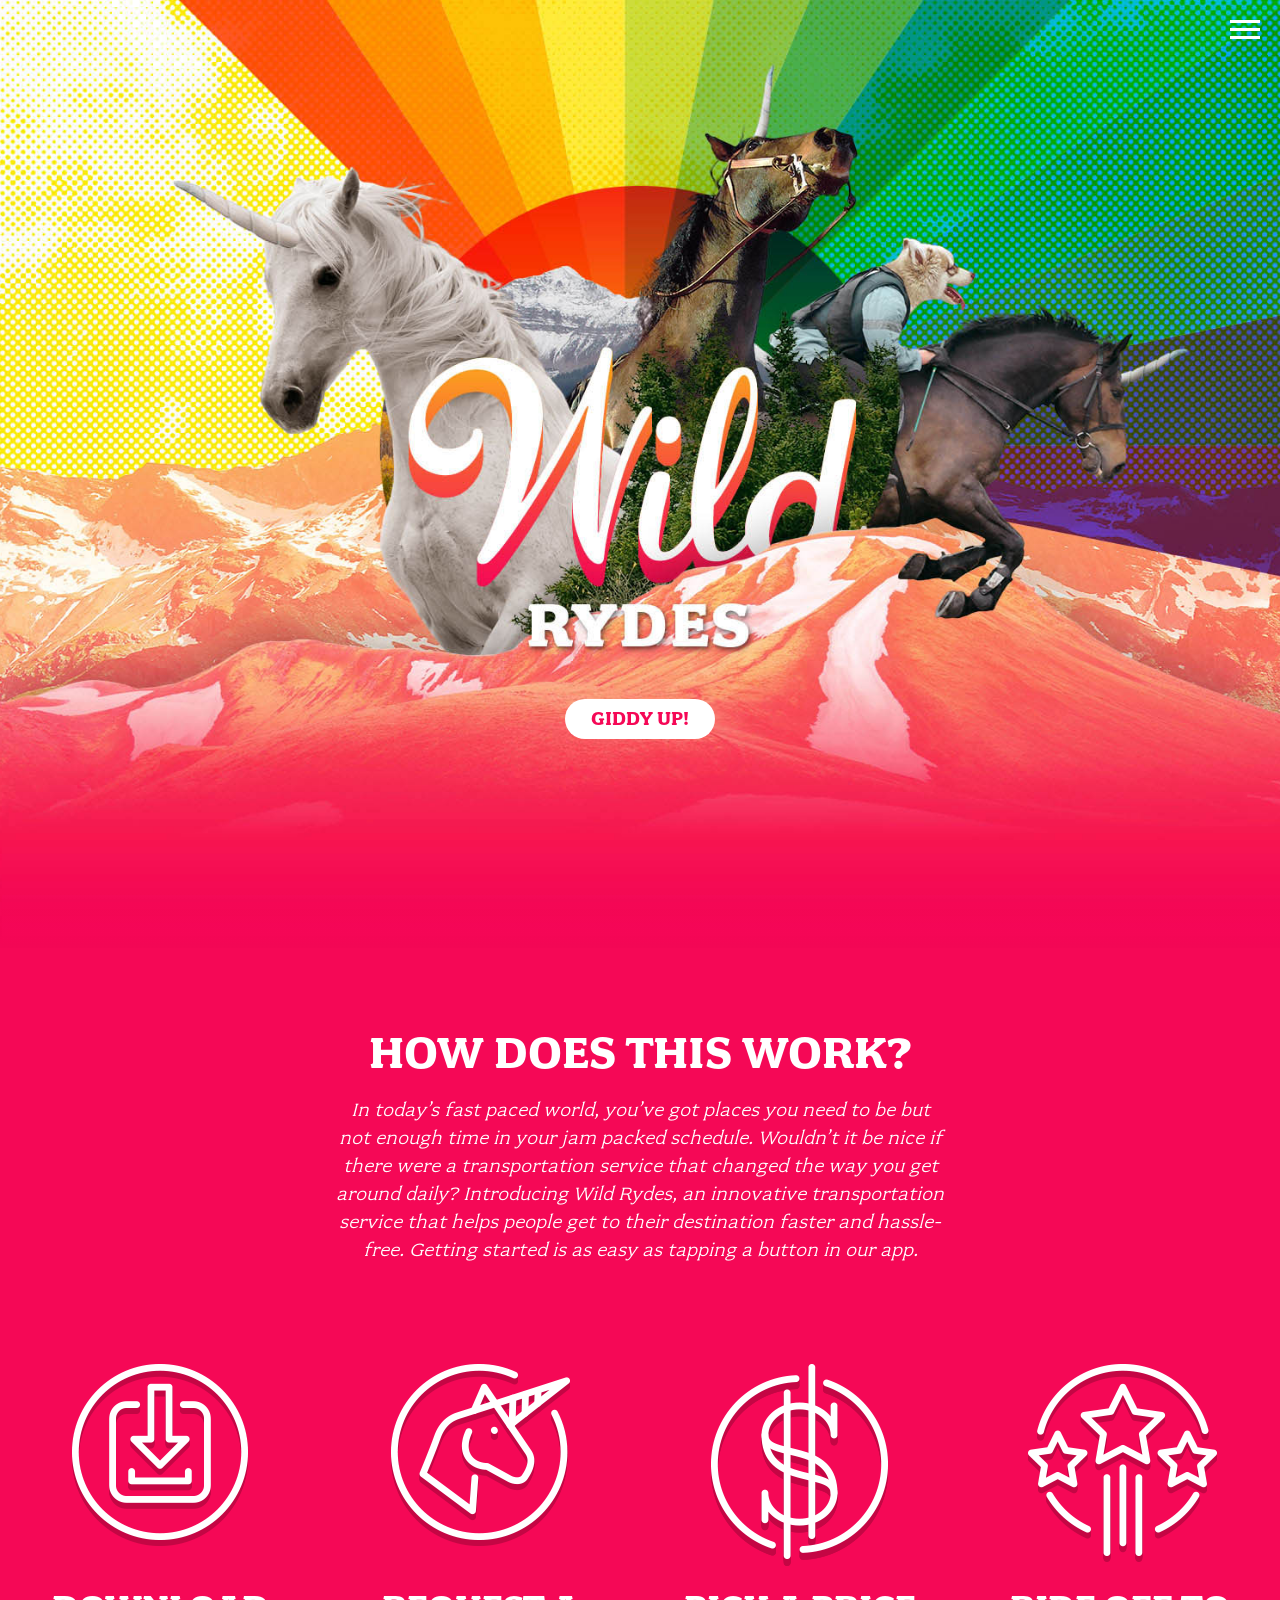
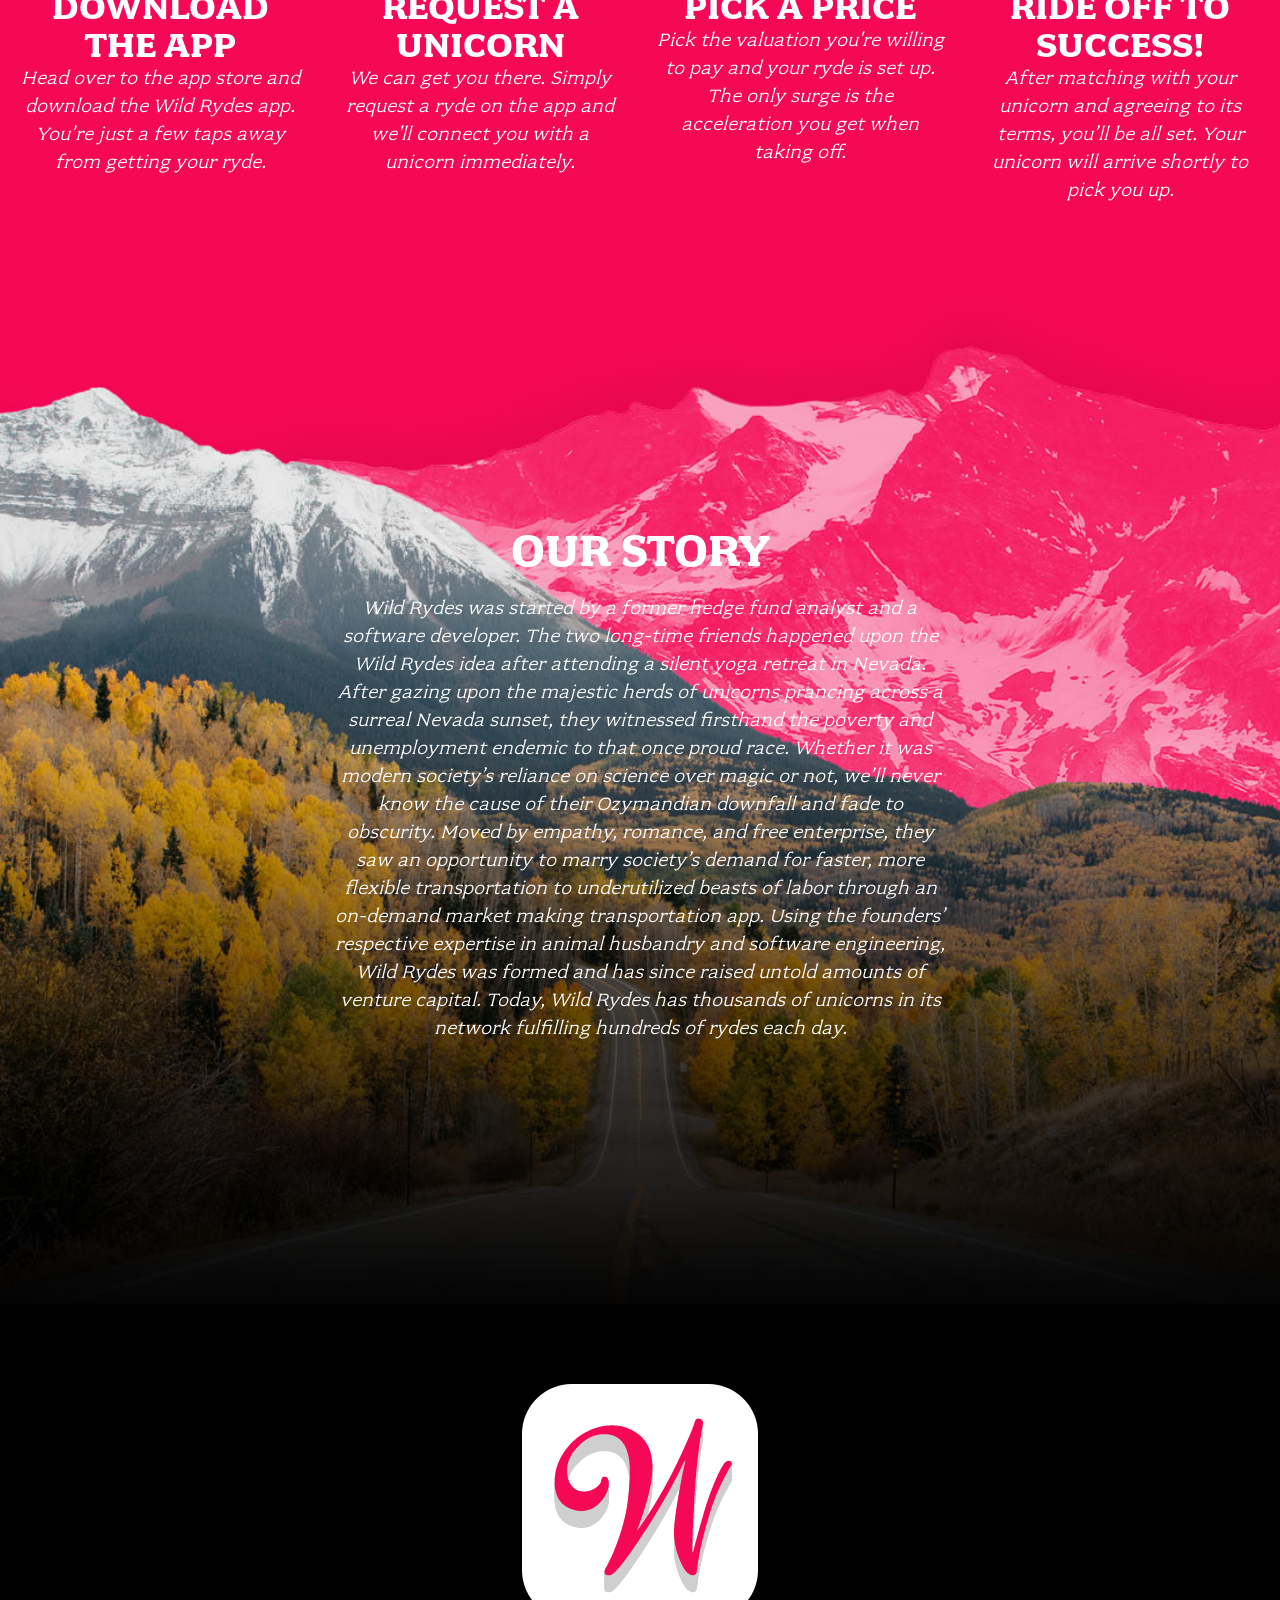
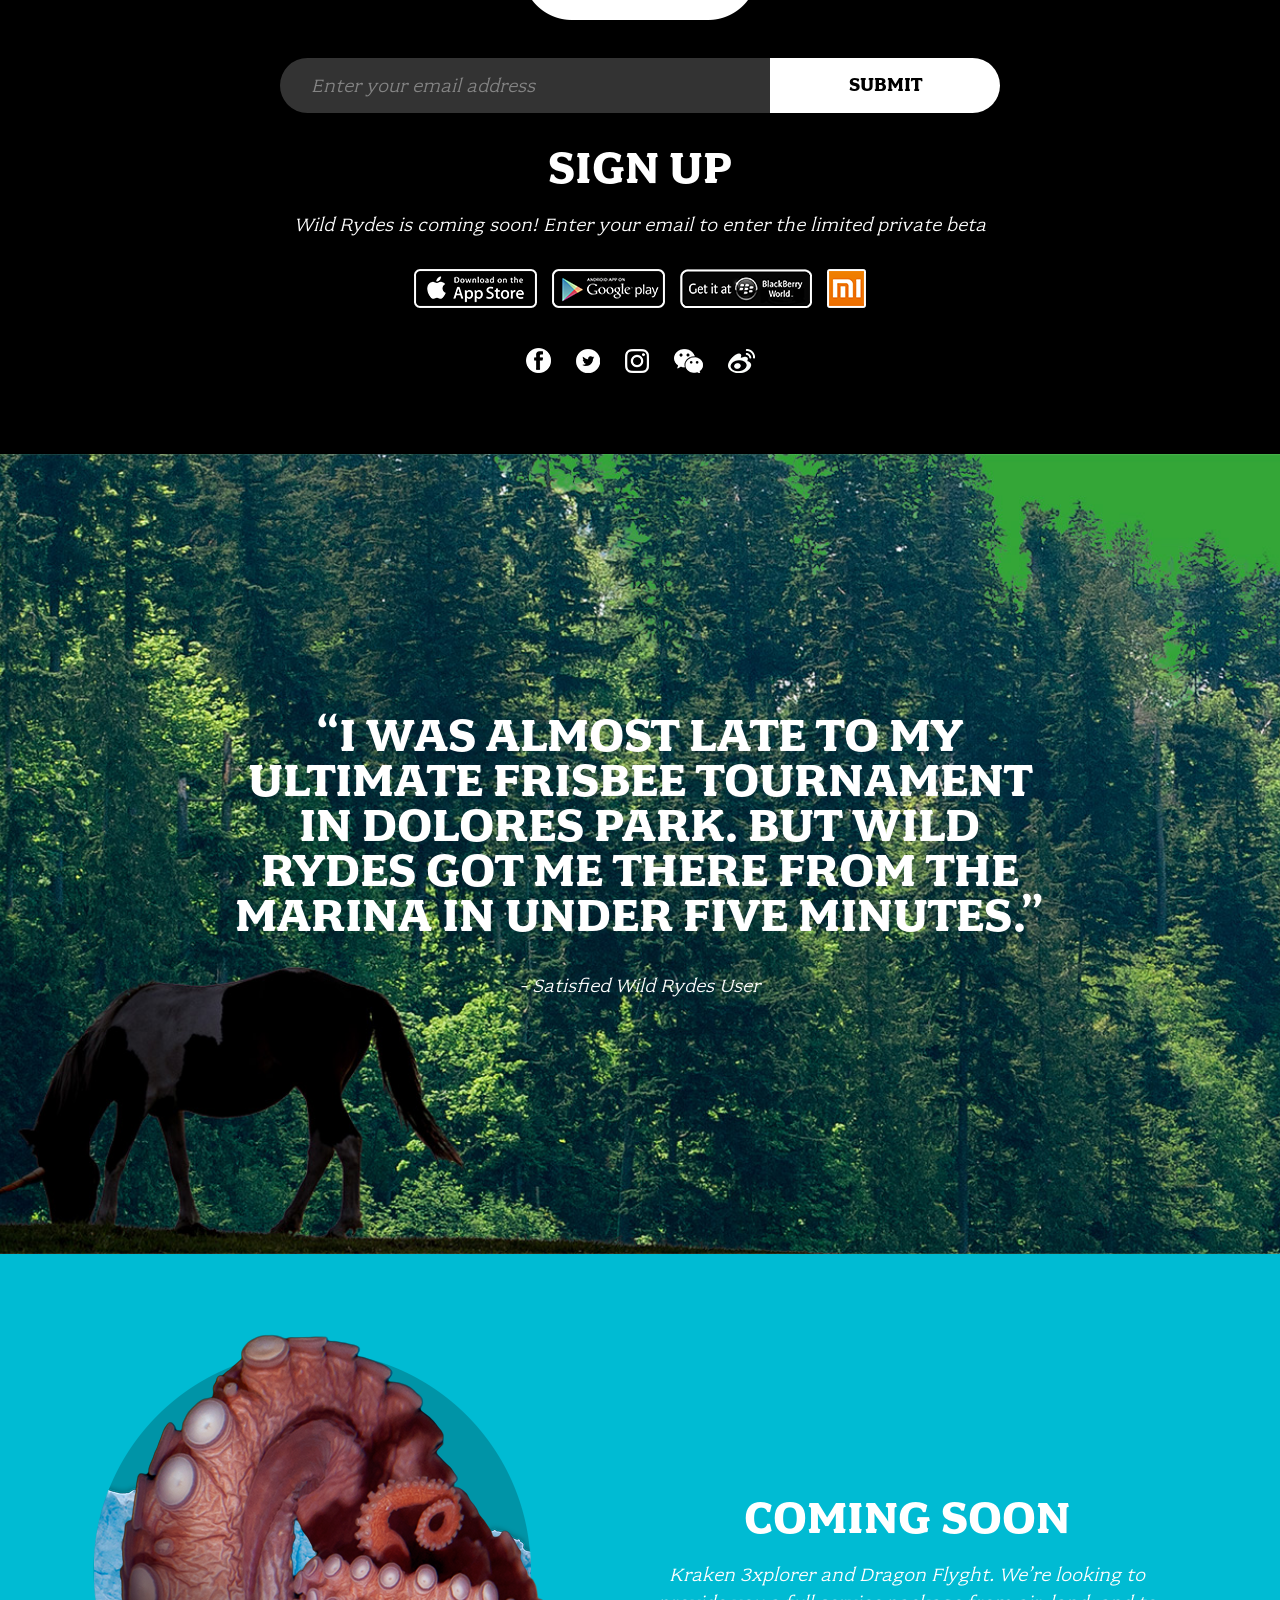
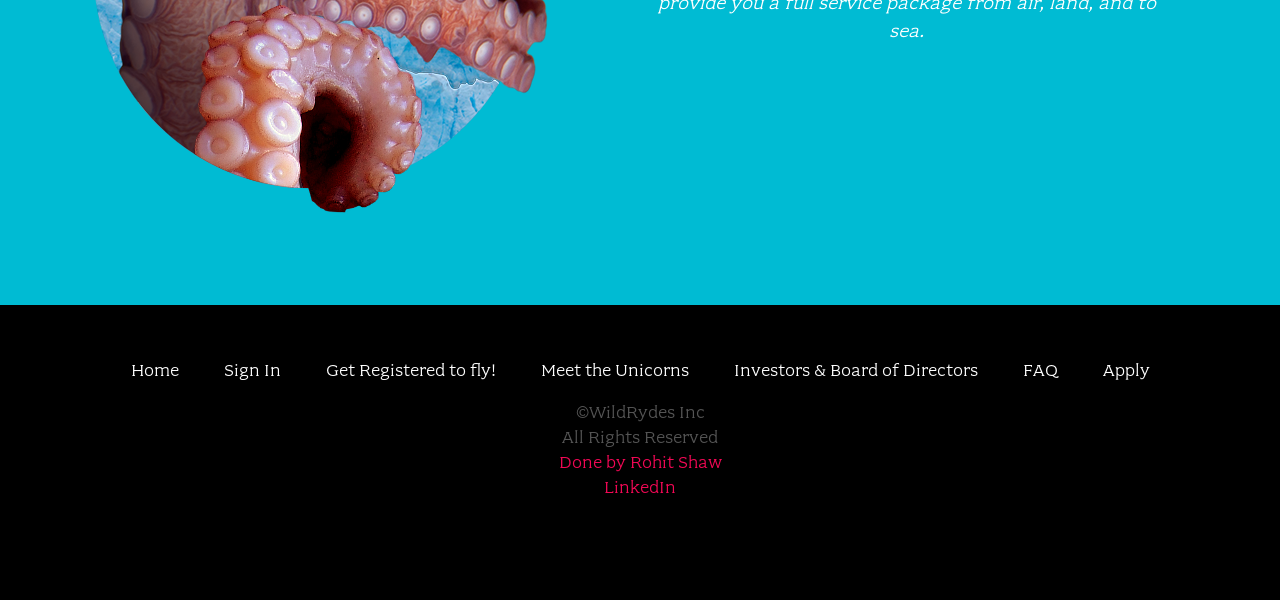
==== commit ae5c6377: "Update index.html" ====
--- a/index.html
+++ b/index.html
@@ -155,13 +155,18 @@
         All Rights Reserved
         <br>
         <a>Done by Rohit Shaw</a><br>
-        <a href="https://www.linkedin.com/in/rohitkrshaw">LinedIn</a>
+        <a href="https://www.linkedin.com/in/rohitkrshaw">LinkedIn</a>
       </div>
     </div>
   </footer>
 
   <script src="js/vendor.js"></script>
-
+  <script type="text/javascript" src="https://cdn.weglot.com/weglot.min.js"></script>
+<script>
+    Weglot.initialize({
+        api_key: 'wg_c4cb37524cf19aef54301b1a3c94236a9'
+    });
+</script>
   <script src="js/main.js"></script>
 </body>
 </html>
